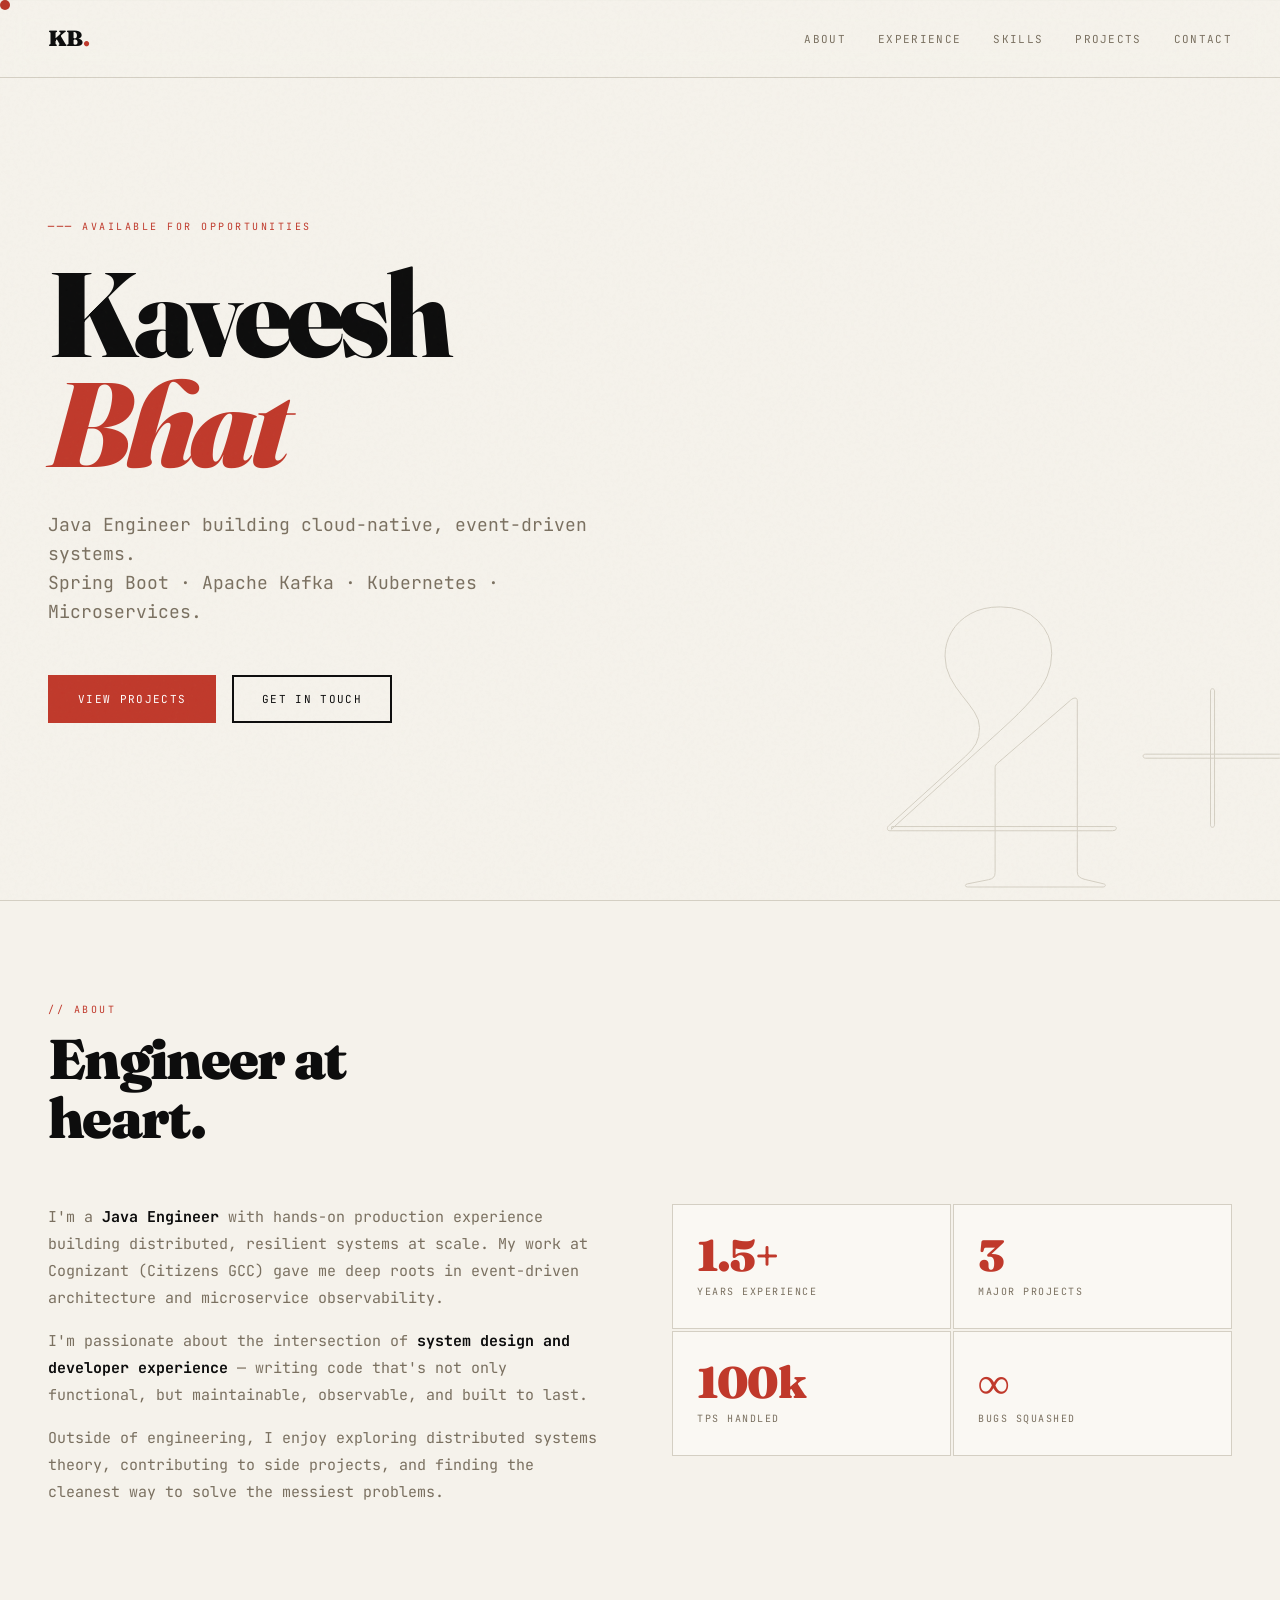
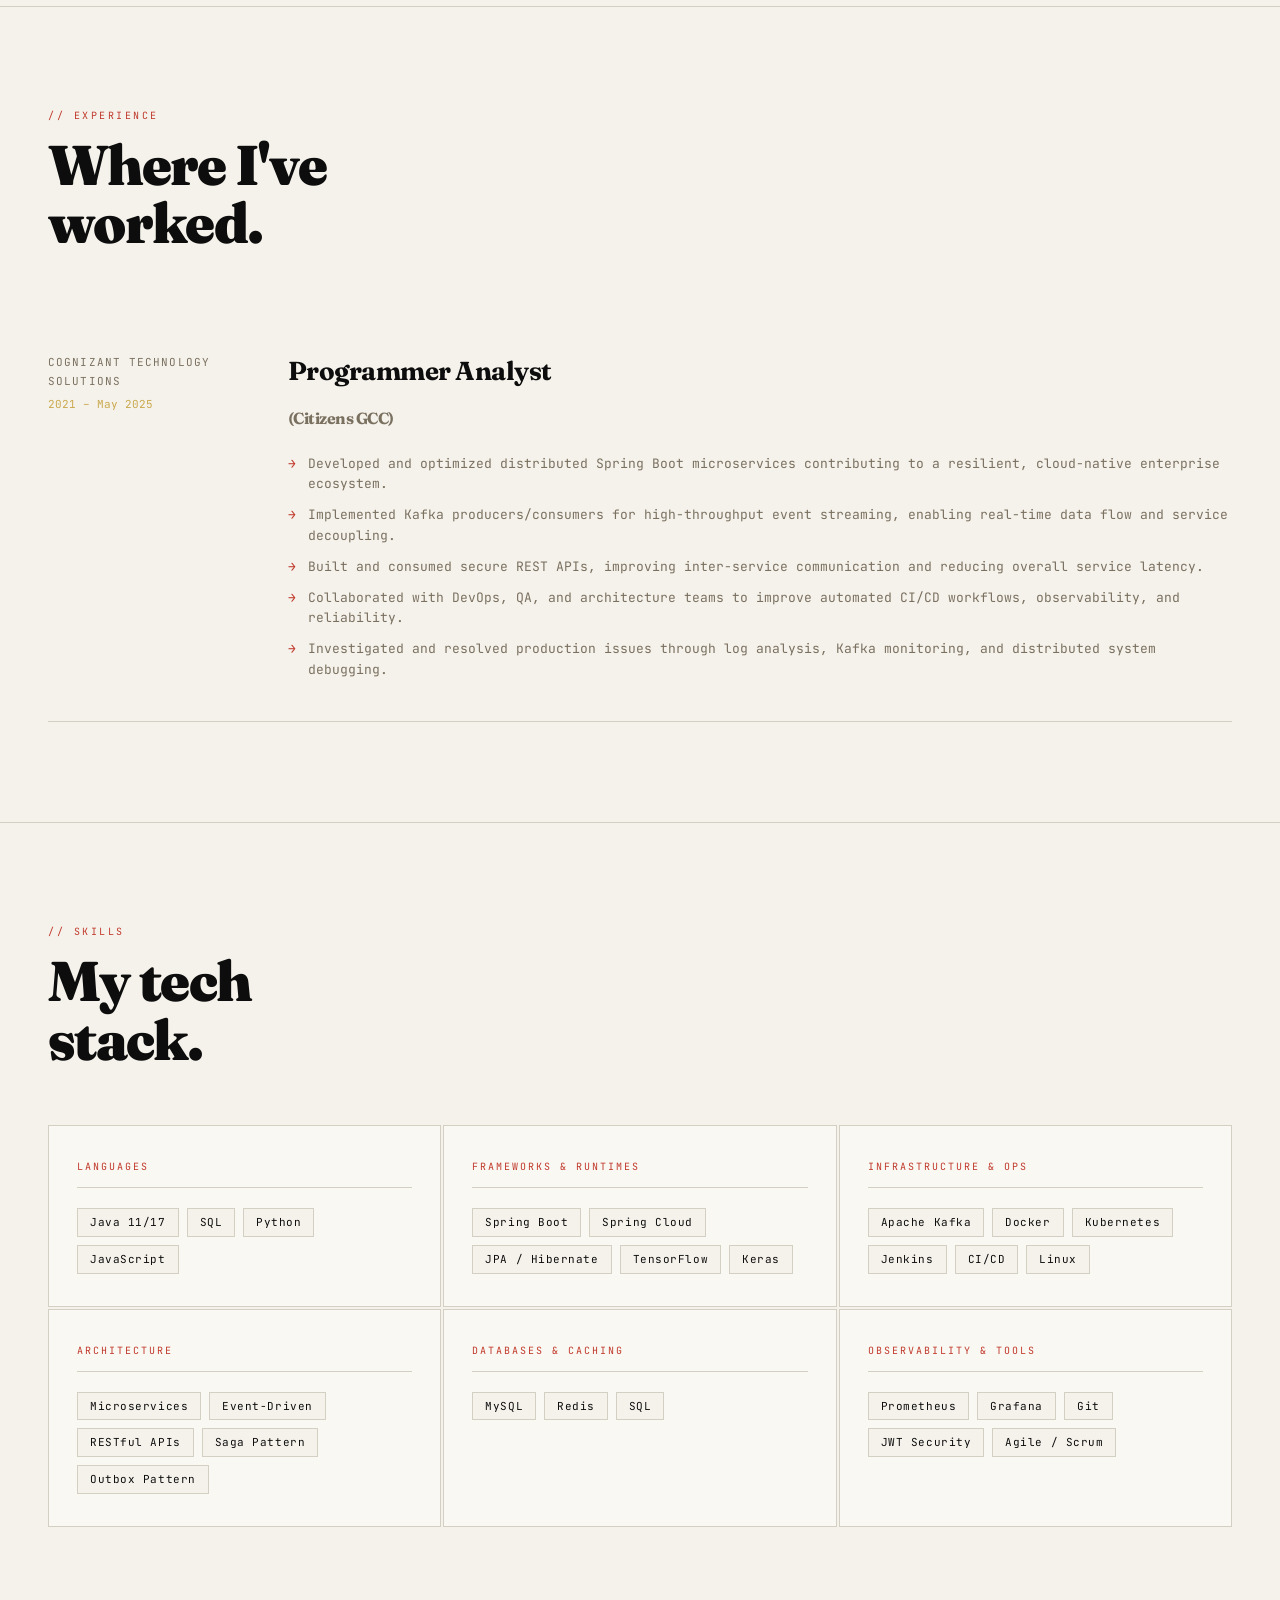
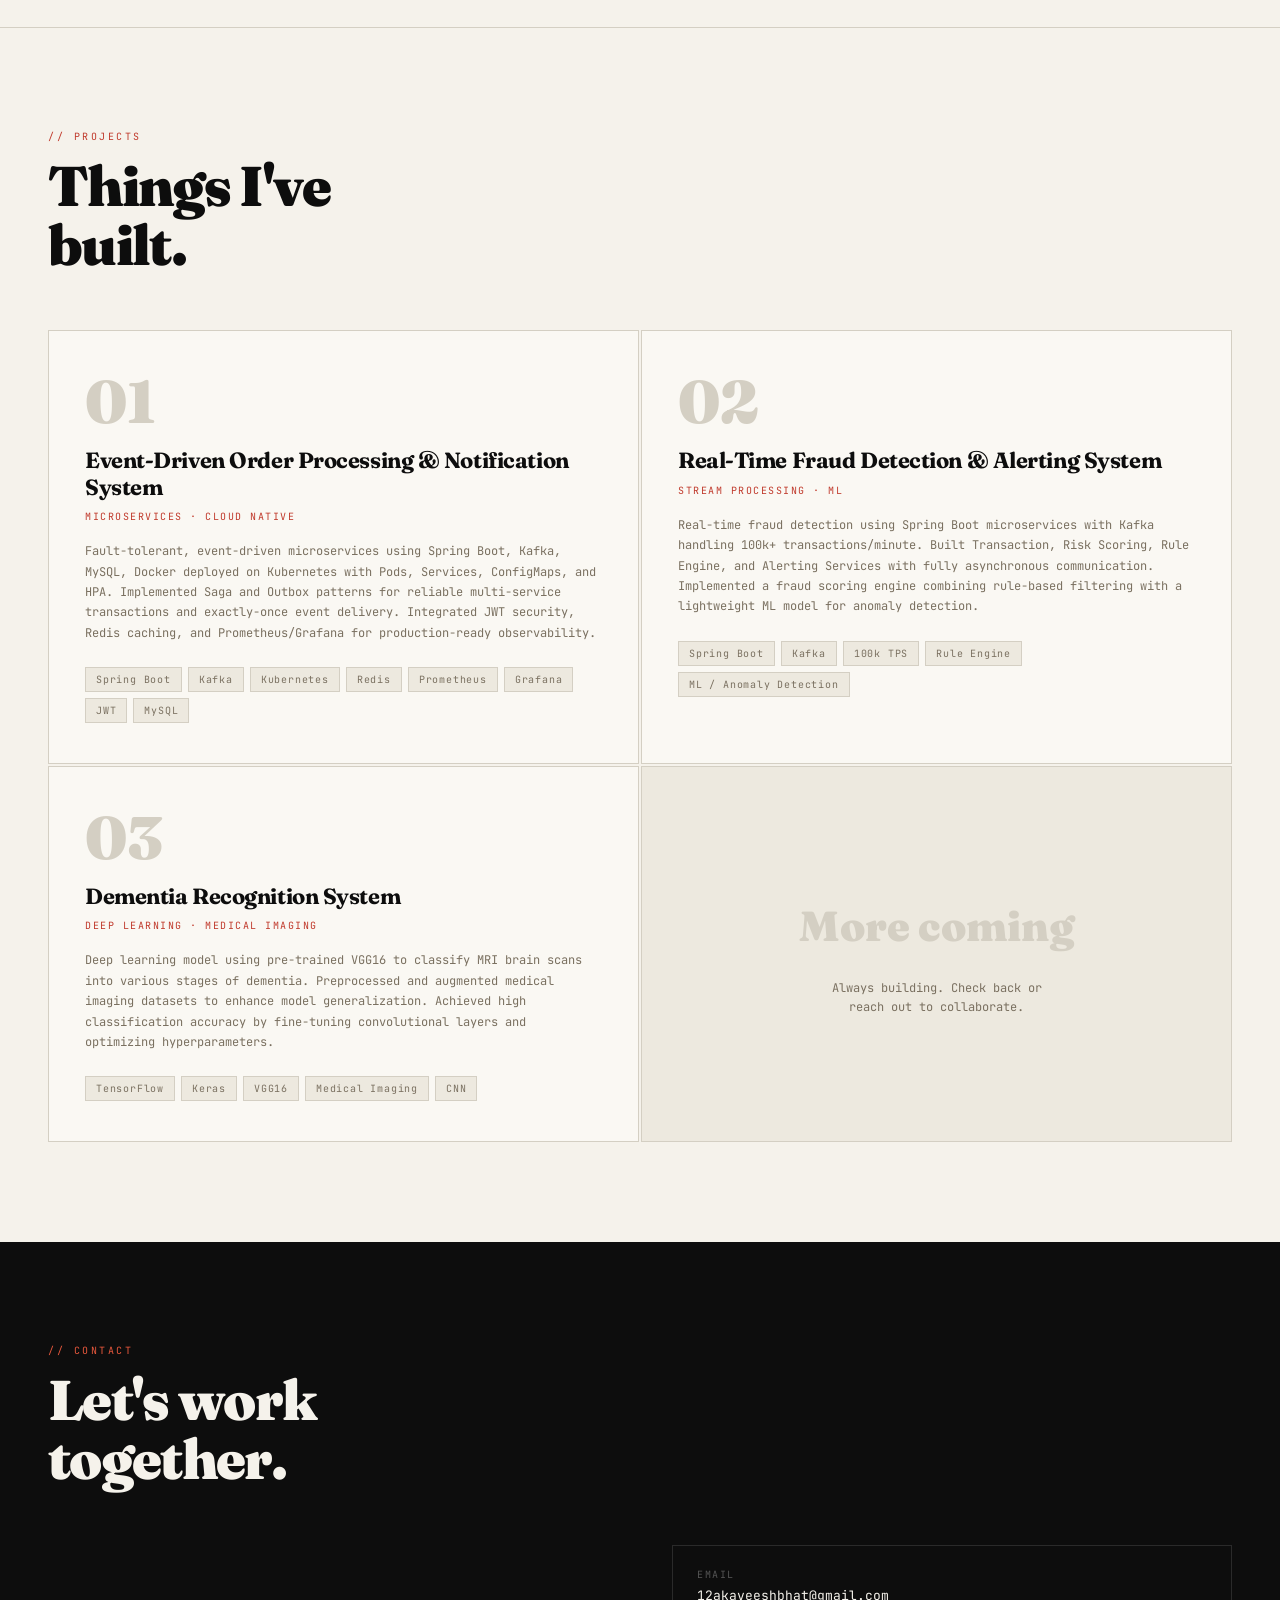
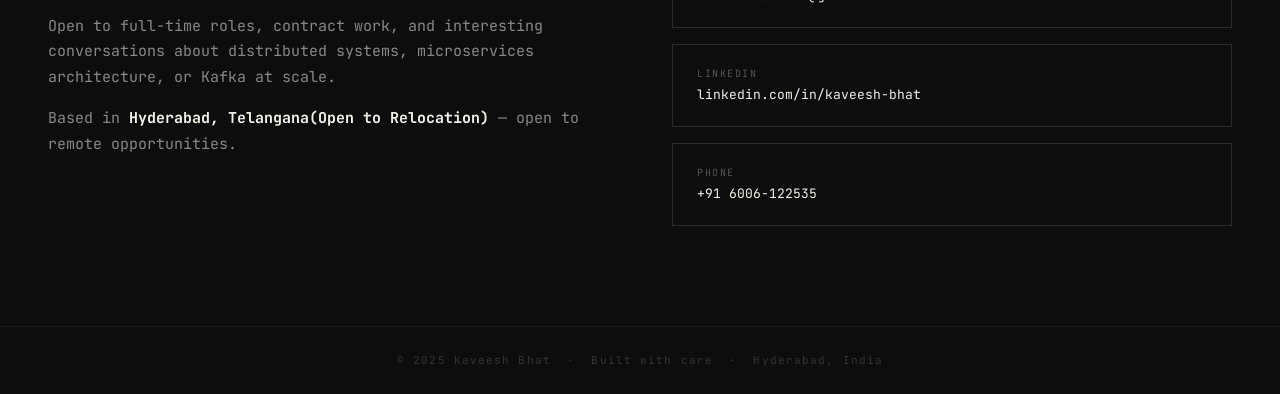
==== index.html @ 2182992e "Initial commit - Portfolio website" ====
<!DOCTYPE html>
<html lang="en">
<head>
<meta charset="UTF-8">
<meta name="viewport" content="width=device-width, initial-scale=1.0">
<title>Kaveesh Bhat — Java Engineer</title>
<meta name="description" content="Java Engineer specializing in cloud-native microservices, Apache Kafka, Spring Boot and Kubernetes.">
<link rel="preconnect" href="https://fonts.googleapis.com">
<link href="https://fonts.googleapis.com/css2?family=Fraunces:ital,opsz,wght@0,9..144,300;0,9..144,700;0,9..144,900;1,9..144,400&family=JetBrains+Mono:wght@300;400;500&display=swap" rel="stylesheet">
<style>
/* ── Reset & Base ─────────────────────────────── */
*, *::before, *::after { box-sizing: border-box; margin: 0; padding: 0; }
html { scroll-behavior: smooth; }

:root {
  --ink: #0d0d0d;
  --paper: #f5f2eb;
  --cream: #ede9df;
  --rust: #c0392b;
  --rust-light: #e8583d;
  --gold: #c9a84c;
  --muted: #7a7060;
  --border: #d4cfc3;
  --card: #faf8f3;
}

body {
  background: var(--paper);
  color: var(--ink);
  font-family: 'JetBrains Mono', monospace;
  font-size: 14px;
  line-height: 1.7;
  cursor: none;
  overflow-x: hidden;
}

/* ── Custom cursor ────────────────────────────── */
.cursor {
  position: fixed;
  width: 10px; height: 10px;
  background: var(--rust);
  border-radius: 50%;
  pointer-events: none;
  z-index: 9999;
  transition: transform 0.15s ease;
  mix-blend-mode: multiply;
}
.cursor.expand { transform: scale(5); opacity: 0.3; }

/* ── Noise overlay ────────────────────────────── */
body::after {
  content: '';
  position: fixed;
  inset: 0;
  background-image: url("data:image/svg+xml,%3Csvg viewBox='0 0 256 256' xmlns='http://www.w3.org/2000/svg'%3E%3Cfilter id='noise'%3E%3CfeTurbulence type='fractalNoise' baseFrequency='0.9' numOctaves='4' stitchTiles='stitch'/%3E%3C/filter%3E%3Crect width='100%25' height='100%25' filter='url(%23noise)' opacity='0.04'/%3E%3C/svg%3E");
  pointer-events: none;
  z-index: 1000;
  opacity: 0.5;
}

/* ── Nav ──────────────────────────────────────── */
nav {
  position: fixed;
  top: 0; left: 0; right: 0;
  z-index: 100;
  display: flex;
  justify-content: space-between;
  align-items: center;
  padding: 20px 48px;
  background: rgba(245,242,235,0.85);
  backdrop-filter: blur(12px);
  border-bottom: 1px solid var(--border);
}

.nav-logo {
  font-family: 'Fraunces', serif;
  font-size: 22px;
  font-weight: 900;
  color: var(--ink);
  text-decoration: none;
  letter-spacing: -0.03em;
}

.nav-logo span { color: var(--rust); }

.nav-links {
  display: flex;
  gap: 32px;
  list-style: none;
}

.nav-links a {
  font-size: 11px;
  letter-spacing: 0.12em;
  text-transform: uppercase;
  color: var(--muted);
  text-decoration: none;
  transition: color 0.2s;
}

.nav-links a:hover { color: var(--rust); }

/* ── Hero ─────────────────────────────────────── */
#hero {
  min-height: 100vh;
  display: flex;
  flex-direction: column;
  justify-content: center;
  padding: 120px 48px 80px;
  position: relative;
  overflow: hidden;
}

.hero-label {
  font-size: 10px;
  letter-spacing: 0.25em;
  text-transform: uppercase;
  color: var(--rust);
  margin-bottom: 24px;
  opacity: 0;
  animation: rise 0.8s 0.2s forwards;
}

.hero-label::before {
  content: '─── ';
}

h1.hero-name {
  font-family: 'Fraunces', serif;
  font-size: clamp(52px, 10vw, 120px);
  font-weight: 900;
  line-height: 0.92;
  letter-spacing: -0.04em;
  opacity: 0;
  animation: rise 0.8s 0.35s forwards;
}

h1.hero-name em {
  font-style: italic;
  color: var(--rust);
}

.hero-role {
  margin-top: 32px;
  font-size: clamp(14px, 2vw, 18px);
  color: var(--muted);
  max-width: 560px;
  opacity: 0;
  animation: rise 0.8s 0.5s forwards;
  line-height: 1.6;
}

.hero-ctas {
  margin-top: 48px;
  display: flex;
  gap: 16px;
  flex-wrap: wrap;
  opacity: 0;
  animation: rise 0.8s 0.65s forwards;
}

.btn {
  display: inline-block;
  padding: 13px 28px;
  font-family: 'JetBrains Mono', monospace;
  font-size: 11px;
  letter-spacing: 0.12em;
  text-transform: uppercase;
  text-decoration: none;
  transition: all 0.2s;
  cursor: none;
}

.btn-primary {
  background: var(--rust);
  color: white;
  border: 2px solid var(--rust);
}

.btn-primary:hover {
  background: transparent;
  color: var(--rust);
}

.btn-ghost {
  background: transparent;
  color: var(--ink);
  border: 2px solid var(--ink);
}

.btn-ghost:hover {
  background: var(--ink);
  color: var(--paper);
}

/* hero big number */
.hero-bg-number {
  position: absolute;
  right: -20px;
  bottom: -40px;
  font-family: 'Fraunces', serif;
  font-size: clamp(200px, 30vw, 420px);
  font-weight: 900;
  color: transparent;
  -webkit-text-stroke: 1px var(--border);
  line-height: 1;
  pointer-events: none;
  user-select: none;
  opacity: 0;
  animation: rise 1s 0.8s forwards;
}

/* ── Section basics ───────────────────────────── */
section {
  padding: 100px 48px;
  border-top: 1px solid var(--border);
}

.section-label {
  font-size: 10px;
  letter-spacing: 0.25em;
  text-transform: uppercase;
  color: var(--rust);
  margin-bottom: 12px;
}

.section-label::before { content: '// '; }

h2.section-title {
  font-family: 'Fraunces', serif;
  font-size: clamp(32px, 5vw, 56px);
  font-weight: 900;
  letter-spacing: -0.03em;
  line-height: 1.05;
  margin-bottom: 56px;
}

/* ── About ────────────────────────────────────── */
#about .about-grid {
  display: grid;
  grid-template-columns: 1fr 1fr;
  gap: 64px;
  align-items: start;
}

.about-text {
  font-size: 15px;
  line-height: 1.8;
  color: var(--muted);
}

.about-text p + p { margin-top: 16px; }

.about-text strong { color: var(--ink); }

.about-stats {
  display: grid;
  grid-template-columns: 1fr 1fr;
  gap: 2px;
}

.stat-box {
  background: var(--card);
  border: 1px solid var(--border);
  padding: 28px 24px;
}

.stat-num {
  font-family: 'Fraunces', serif;
  font-size: 44px;
  font-weight: 900;
  letter-spacing: -0.04em;
  color: var(--rust);
  line-height: 1;
}

.stat-label {
  font-size: 10px;
  letter-spacing: 0.15em;
  text-transform: uppercase;
  color: var(--muted);
  margin-top: 6px;
}

/* ── Experience ───────────────────────────────── */
.exp-item {
  display: grid;
  grid-template-columns: 200px 1fr;
  gap: 40px;
  padding: 40px 0;
  border-bottom: 1px solid var(--border);
}

.exp-meta {
  padding-top: 4px;
}

.exp-company {
  font-size: 11px;
  letter-spacing: 0.1em;
  text-transform: uppercase;
  color: var(--muted);
}

.exp-period {
  font-size: 11px;
  color: var(--gold);
  margin-top: 4px;
}

.exp-role {
  font-family: 'Fraunces', serif;
  font-size: 26px;
  font-weight: 700;
  letter-spacing: -0.02em;
  margin-bottom: 16px;
}

.exp-bullets {
  list-style: none;
  display: flex;
  flex-direction: column;
  gap: 10px;
}

.exp-bullets li {
  font-size: 13px;
  color: var(--muted);
  padding-left: 20px;
  position: relative;
  line-height: 1.6;
}

.exp-bullets li::before {
  content: '→';
  position: absolute;
  left: 0;
  color: var(--rust);
}

/* ── Skills ───────────────────────────────────── */
#skills .skills-container {
  display: grid;
  grid-template-columns: repeat(3, 1fr);
  gap: 2px;
}

.skill-group {
  background: var(--card);
  border: 1px solid var(--border);
  padding: 32px 28px;
}

.skill-group-title {
  font-size: 10px;
  letter-spacing: 0.2em;
  text-transform: uppercase;
  color: var(--rust);
  margin-bottom: 20px;
  padding-bottom: 12px;
  border-bottom: 1px solid var(--border);
}

.skill-list {
  list-style: none;
  display: flex;
  flex-wrap: wrap;
  gap: 8px;
}

.skill-tag {
  font-size: 11px;
  padding: 4px 12px;
  border: 1px solid var(--border);
  background: var(--paper);
  color: var(--ink);
  letter-spacing: 0.05em;
  transition: all 0.2s;
}

.skill-tag:hover {
  background: var(--rust);
  color: white;
  border-color: var(--rust);
}

/* ── Projects ─────────────────────────────────── */
.projects-grid {
  display: grid;
  grid-template-columns: 1fr 1fr;
  gap: 2px;
}

.project-card {
  background: var(--card);
  border: 1px solid var(--border);
  padding: 40px 36px;
  position: relative;
  overflow: hidden;
  transition: transform 0.2s;
}

.project-card::before {
  content: '';
  position: absolute;
  top: 0; left: 0; right: 0;
  height: 3px;
  background: var(--rust);
  transform: scaleX(0);
  transform-origin: left;
  transition: transform 0.3s ease;
}

.project-card:hover::before { transform: scaleX(1); }
.project-card:hover { transform: translateY(-3px); }

.project-num {
  font-family: 'Fraunces', serif;
  font-size: 60px;
  font-weight: 900;
  color: var(--border);
  line-height: 1;
  margin-bottom: 16px;
}

.project-title {
  font-family: 'Fraunces', serif;
  font-size: 22px;
  font-weight: 700;
  letter-spacing: -0.02em;
  margin-bottom: 8px;
  line-height: 1.2;
}

.project-type {
  font-size: 10px;
  letter-spacing: 0.15em;
  text-transform: uppercase;
  color: var(--rust);
  margin-bottom: 16px;
}

.project-desc {
  font-size: 12px;
  color: var(--muted);
  line-height: 1.7;
  margin-bottom: 24px;
}

.project-tags {
  display: flex;
  flex-wrap: wrap;
  gap: 6px;
}

.project-tag {
  font-size: 10px;
  letter-spacing: 0.08em;
  padding: 3px 10px;
  background: var(--cream);
  border: 1px solid var(--border);
  color: var(--muted);
}

/* ── Contact ──────────────────────────────────── */
#contact {
  background: var(--ink);
  color: var(--paper);
  border-top: none;
}

#contact .section-label { color: var(--rust-light); }
#contact h2.section-title { color: var(--paper); }

.contact-grid {
  display: grid;
  grid-template-columns: 1fr 1fr;
  gap: 64px;
  align-items: center;
}

.contact-text {
  font-size: 15px;
  color: #888;
  line-height: 1.7;
}

.contact-links {
  display: flex;
  flex-direction: column;
  gap: 16px;
}

.contact-link {
  display: flex;
  align-items: center;
  gap: 16px;
  text-decoration: none;
  padding: 20px 24px;
  border: 1px solid #2a2a2a;
  color: var(--paper);
  transition: all 0.2s;
  font-size: 13px;
}

.contact-link:hover {
  border-color: var(--rust);
  background: rgba(192,57,43,0.08);
  padding-left: 32px;
}

.contact-link-label {
  font-size: 10px;
  letter-spacing: 0.15em;
  text-transform: uppercase;
  color: #555;
  display: block;
  margin-bottom: 2px;
}

.contact-link-val { font-size: 13px; }

/* ── Footer ───────────────────────────────────── */
footer {
  background: var(--ink);
  color: #333;
  text-align: center;
  padding: 24px;
  font-size: 11px;
  letter-spacing: 0.1em;
  border-top: 1px solid #1a1a1a;
}

/* ── Scroll reveal ────────────────────────────── */
.reveal {
  opacity: 0;
  transform: translateY(30px);
  transition: opacity 0.7s ease, transform 0.7s ease;
}

.reveal.visible {
  opacity: 1;
  transform: none;
}

/* ── Animations ───────────────────────────────── */
@keyframes rise {
  to { opacity: 1; transform: translateY(0); }
  from { opacity: 0; transform: translateY(24px); }
}

/* ── Responsive ───────────────────────────────── */
@media (max-width: 768px) {
  nav { padding: 16px 24px; }
  .nav-links { display: none; }
  section, #hero { padding: 80px 24px; }
  #about .about-grid,
  .exp-item,
  .contact-grid { grid-template-columns: 1fr; gap: 32px; }
  #skills .skills-container,
  .projects-grid { grid-template-columns: 1fr; }
  .exp-item { grid-template-columns: 1fr; }
  .hero-bg-number { display: none; }
}
</style>
</head>
<body>

<div class="cursor" id="cursor"></div>

<!-- NAV -->
<nav>
  <a href="#hero" class="nav-logo">KB<span>.</span></a>
  <ul class="nav-links">
    <li><a href="#about">About</a></li>
    <li><a href="#experience">Experience</a></li>
    <li><a href="#skills">Skills</a></li>
    <li><a href="#projects">Projects</a></li>
    <li><a href="#contact">Contact</a></li>
  </ul>
</nav>

<!-- HERO -->
<section id="hero">
  <p class="hero-label">Available for opportunities</p>
  <h1 class="hero-name">Kaveesh<br><em>Bhat</em></h1>
  <p class="hero-role">
    Java Engineer building cloud-native, event-driven systems.<br>
    Spring Boot · Apache Kafka · Kubernetes · Microservices.
  </p>
  <div class="hero-ctas">
    <a href="#projects" class="btn btn-primary">View Projects</a>
    <a href="mailto:12akaveeshbhat@gmail.com" class="btn btn-ghost">Get in Touch</a>
  </div>
  <div class="hero-bg-number">4+</div>
</section>

<!-- ABOUT -->
<section id="about">
  <p class="section-label reveal">About</p>
  <h2 class="section-title reveal">Engineer at<br>heart.</h2>
  <div class="about-grid reveal">
    <div class="about-text">
      <p>I'm a <strong>Java Engineer</strong> with hands-on production experience building distributed, resilient systems at scale. My work at Cognizant (Citizens GCC) gave me deep roots in event-driven architecture and microservice observability.</p>
      <p>I'm passionate about the intersection of <strong>system design and developer experience</strong> — writing code that's not only functional, but maintainable, observable, and built to last.</p>
      <p>Outside of engineering, I enjoy exploring distributed systems theory, contributing to side projects, and finding the cleanest way to solve the messiest problems.</p>
    </div>
    <div class="about-stats">
      <div class="stat-box">
        <div class="stat-num">1.5+</div>
        <div class="stat-label">Years Experience</div>
      </div>
      <div class="stat-box">
        <div class="stat-num">3</div>
        <div class="stat-label">Major Projects</div>
      </div>
      <div class="stat-box">
        <div class="stat-num">100k</div>
        <div class="stat-label">TPS Handled</div>
      </div>
      <div class="stat-box">
        <div class="stat-num">∞</div>
        <div class="stat-label">Bugs Squashed</div>
      </div>
    </div>
  </div>
</section>

<!-- EXPERIENCE -->
<section id="experience">
  <p class="section-label reveal">Experience</p>
  <h2 class="section-title reveal">Where I've<br>worked.</h2>

  <div class="exp-item reveal">
    <div class="exp-meta">
      <div class="exp-company">Cognizant Technology Solutions</div>
      <div class="exp-period">2021 – May 2025</div>
    </div>
    <div class="exp-body">
      <div class="exp-role">Programmer Analyst<br><span style="font-size:16px;color:var(--muted)">(Citizens GCC)</span></div>
      <ul class="exp-bullets">
        <li>Developed and optimized distributed Spring Boot microservices contributing to a resilient, cloud-native enterprise ecosystem.</li>
        <li>Implemented Kafka producers/consumers for high-throughput event streaming, enabling real-time data flow and service decoupling.</li>
        <li>Built and consumed secure REST APIs, improving inter-service communication and reducing overall service latency.</li>
        <li>Collaborated with DevOps, QA, and architecture teams to improve automated CI/CD workflows, observability, and reliability.</li>
        <li>Investigated and resolved production issues through log analysis, Kafka monitoring, and distributed system debugging.</li>
      </ul>
    </div>
  </div>
</section>

<!-- SKILLS -->
<section id="skills">
  <p class="section-label reveal">Skills</p>
  <h2 class="section-title reveal">My tech<br>stack.</h2>
  <div class="skills-container reveal">
    <div class="skill-group">
      <div class="skill-group-title">Languages</div>
      <ul class="skill-list">
        <li class="skill-tag">Java 11/17</li>
        <li class="skill-tag">SQL</li>
        <li class="skill-tag">Python</li>
        <li class="skill-tag">JavaScript</li>
      </ul>
    </div>
    <div class="skill-group">
      <div class="skill-group-title">Frameworks & Runtimes</div>
      <ul class="skill-list">
        <li class="skill-tag">Spring Boot</li>
        <li class="skill-tag">Spring Cloud</li>
        <li class="skill-tag">JPA / Hibernate</li>
        <li class="skill-tag">TensorFlow</li>
        <li class="skill-tag">Keras</li>
      </ul>
    </div>
    <div class="skill-group">
      <div class="skill-group-title">Infrastructure & Ops</div>
      <ul class="skill-list">
        <li class="skill-tag">Apache Kafka</li>
        <li class="skill-tag">Docker</li>
        <li class="skill-tag">Kubernetes</li>
        <li class="skill-tag">Jenkins</li>
        <li class="skill-tag">CI/CD</li>
        <li class="skill-tag">Linux</li>
      </ul>
    </div>
    <div class="skill-group">
      <div class="skill-group-title">Architecture</div>
      <ul class="skill-list">
        <li class="skill-tag">Microservices</li>
        <li class="skill-tag">Event-Driven</li>
        <li class="skill-tag">RESTful APIs</li>
        <li class="skill-tag">Saga Pattern</li>
        <li class="skill-tag">Outbox Pattern</li>
      </ul>
    </div>
    <div class="skill-group">
      <div class="skill-group-title">Databases & Caching</div>
      <ul class="skill-list">
        <li class="skill-tag">MySQL</li>
        <li class="skill-tag">Redis</li>
        <li class="skill-tag">SQL</li>
      </ul>
    </div>
    <div class="skill-group">
      <div class="skill-group-title">Observability & Tools</div>
      <ul class="skill-list">
        <li class="skill-tag">Prometheus</li>
        <li class="skill-tag">Grafana</li>
        <li class="skill-tag">Git</li>
        <li class="skill-tag">JWT Security</li>
        <li class="skill-tag">Agile / Scrum</li>
      </ul>
    </div>
  </div>
</section>

<!-- PROJECTS -->
<section id="projects">
  <p class="section-label reveal">Projects</p>
  <h2 class="section-title reveal">Things I've<br>built.</h2>
  <div class="projects-grid">

    <div class="project-card reveal">
      <div class="project-num">01</div>
      <div class="project-title">Event-Driven Order Processing & Notification System</div>
      <div class="project-type">Microservices · Cloud Native</div>
      <p class="project-desc">
        Fault-tolerant, event-driven microservices using Spring Boot, Kafka, MySQL, Docker deployed on Kubernetes with Pods, Services, ConfigMaps, and HPA. Implemented Saga and Outbox patterns for reliable multi-service transactions and exactly-once event delivery. Integrated JWT security, Redis caching, and Prometheus/Grafana for production-ready observability.
      </p>
      <div class="project-tags">
        <span class="project-tag">Spring Boot</span>
        <span class="project-tag">Kafka</span>
        <span class="project-tag">Kubernetes</span>
        <span class="project-tag">Redis</span>
        <span class="project-tag">Prometheus</span>
        <span class="project-tag">Grafana</span>
        <span class="project-tag">JWT</span>
        <span class="project-tag">MySQL</span>
      </div>
    </div>

    <div class="project-card reveal">
      <div class="project-num">02</div>
      <div class="project-title">Real-Time Fraud Detection & Alerting System</div>
      <div class="project-type">Stream Processing · ML</div>
      <p class="project-desc">
        Real-time fraud detection using Spring Boot microservices with Kafka handling 100k+ transactions/minute. Built Transaction, Risk Scoring, Rule Engine, and Alerting Services with fully asynchronous communication. Implemented a fraud scoring engine combining rule-based filtering with a lightweight ML model for anomaly detection.
      </p>
      <div class="project-tags">
        <span class="project-tag">Spring Boot</span>
        <span class="project-tag">Kafka</span>
        <span class="project-tag">100k TPS</span>
        <span class="project-tag">Rule Engine</span>
        <span class="project-tag">ML / Anomaly Detection</span>
      </div>
    </div>

    <div class="project-card reveal">
      <div class="project-num">03</div>
      <div class="project-title">Dementia Recognition System</div>
      <div class="project-type">Deep Learning · Medical Imaging</div>
      <p class="project-desc">
        Deep learning model using pre-trained VGG16 to classify MRI brain scans into various stages of dementia. Preprocessed and augmented medical imaging datasets to enhance model generalization. Achieved high classification accuracy by fine-tuning convolutional layers and optimizing hyperparameters.
      </p>
      <div class="project-tags">
        <span class="project-tag">TensorFlow</span>
        <span class="project-tag">Keras</span>
        <span class="project-tag">VGG16</span>
        <span class="project-tag">Medical Imaging</span>
        <span class="project-tag">CNN</span>
      </div>
    </div>

    <div class="project-card reveal" style="background: var(--cream); display:flex; flex-direction:column; justify-content:center; align-items:center; text-align:center; min-height:300px;">
      <div style="font-family:'Fraunces',serif;font-size:42px;font-weight:900;color:var(--border);margin-bottom:16px;">More coming</div>
      <p style="font-size:12px;color:var(--muted);max-width:220px;line-height:1.6;">Always building. Check back or reach out to collaborate.</p>
    </div>

  </div>
</section>

<!-- CONTACT -->
<section id="contact">
  <p class="section-label reveal">Contact</p>
  <h2 class="section-title reveal">Let's work<br>together.</h2>
  <div class="contact-grid reveal">
    <div class="contact-text">
      <p>Open to full-time roles, contract work, and interesting conversations about distributed systems, microservices architecture, or Kafka at scale.</p>
      <p style="margin-top:16px;">Based in <strong style="color:var(--paper)">Hyderabad, Telangana(Open to Relocation)</strong> — open to remote opportunities.</p>
    </div>
    <div class="contact-links">
      <a href="mailto:12akaveeshbhat@gmail.com" class="contact-link">
        <div>
          <span class="contact-link-label">Email</span>
          <span class="contact-link-val">12akaveeshbhat@gmail.com</span>
        </div>
      </a>
      <a href="https://linkedin.com/in/kaveesh-bhat/" target="_blank" class="contact-link">
        <div>
          <span class="contact-link-label">LinkedIn</span>
          <span class="contact-link-val">linkedin.com/in/kaveesh-bhat</span>
        </div>
      </a>
      <a href="tel:+916006122535" class="contact-link">
        <div>
          <span class="contact-link-label">Phone</span>
          <span class="contact-link-val">+91 6006-122535</span>
        </div>
      </a>
    </div>
  </div>
</section>

<!-- FOOTER -->
<footer>
  © 2025 Kaveesh Bhat &nbsp;·&nbsp; Built with care &nbsp;·&nbsp; Hyderabad, India
</footer>

<script>
// Custom cursor
const cursor = document.getElementById('cursor');
document.addEventListener('mousemove', e => {
  cursor.style.left = e.clientX - 5 + 'px';
  cursor.style.top = e.clientY - 5 + 'px';
});
document.querySelectorAll('a, button, .skill-tag, .project-card').forEach(el => {
  el.addEventListener('mouseenter', () => cursor.classList.add('expand'));
  el.addEventListener('mouseleave', () => cursor.classList.remove('expand'));
});

// Scroll reveal
const revealEls = document.querySelectorAll('.reveal');
const observer = new IntersectionObserver((entries) => {
  entries.forEach((entry, i) => {
    if (entry.isIntersecting) {
      entry.target.style.transitionDelay = (i % 4) * 0.08 + 's';
      entry.target.classList.add('visible');
      observer.unobserve(entry.target);
    }
  });
}, { threshold: 0.12 });

revealEls.forEach(el => observer.observe(el));

// Smooth nav active state
const sections = document.querySelectorAll('section[id]');
const navLinks = document.querySelectorAll('.nav-links a');
window.addEventListener('scroll', () => {
  let current = '';
  sections.forEach(s => {
    if (window.scrollY >= s.offsetTop - 120) current = s.id;
  });
  navLinks.forEach(a => {
    a.style.color = a.getAttribute('href') === '#' + current ? 'var(--rust)' : '';
  });
});
</script>
</body>
</html>
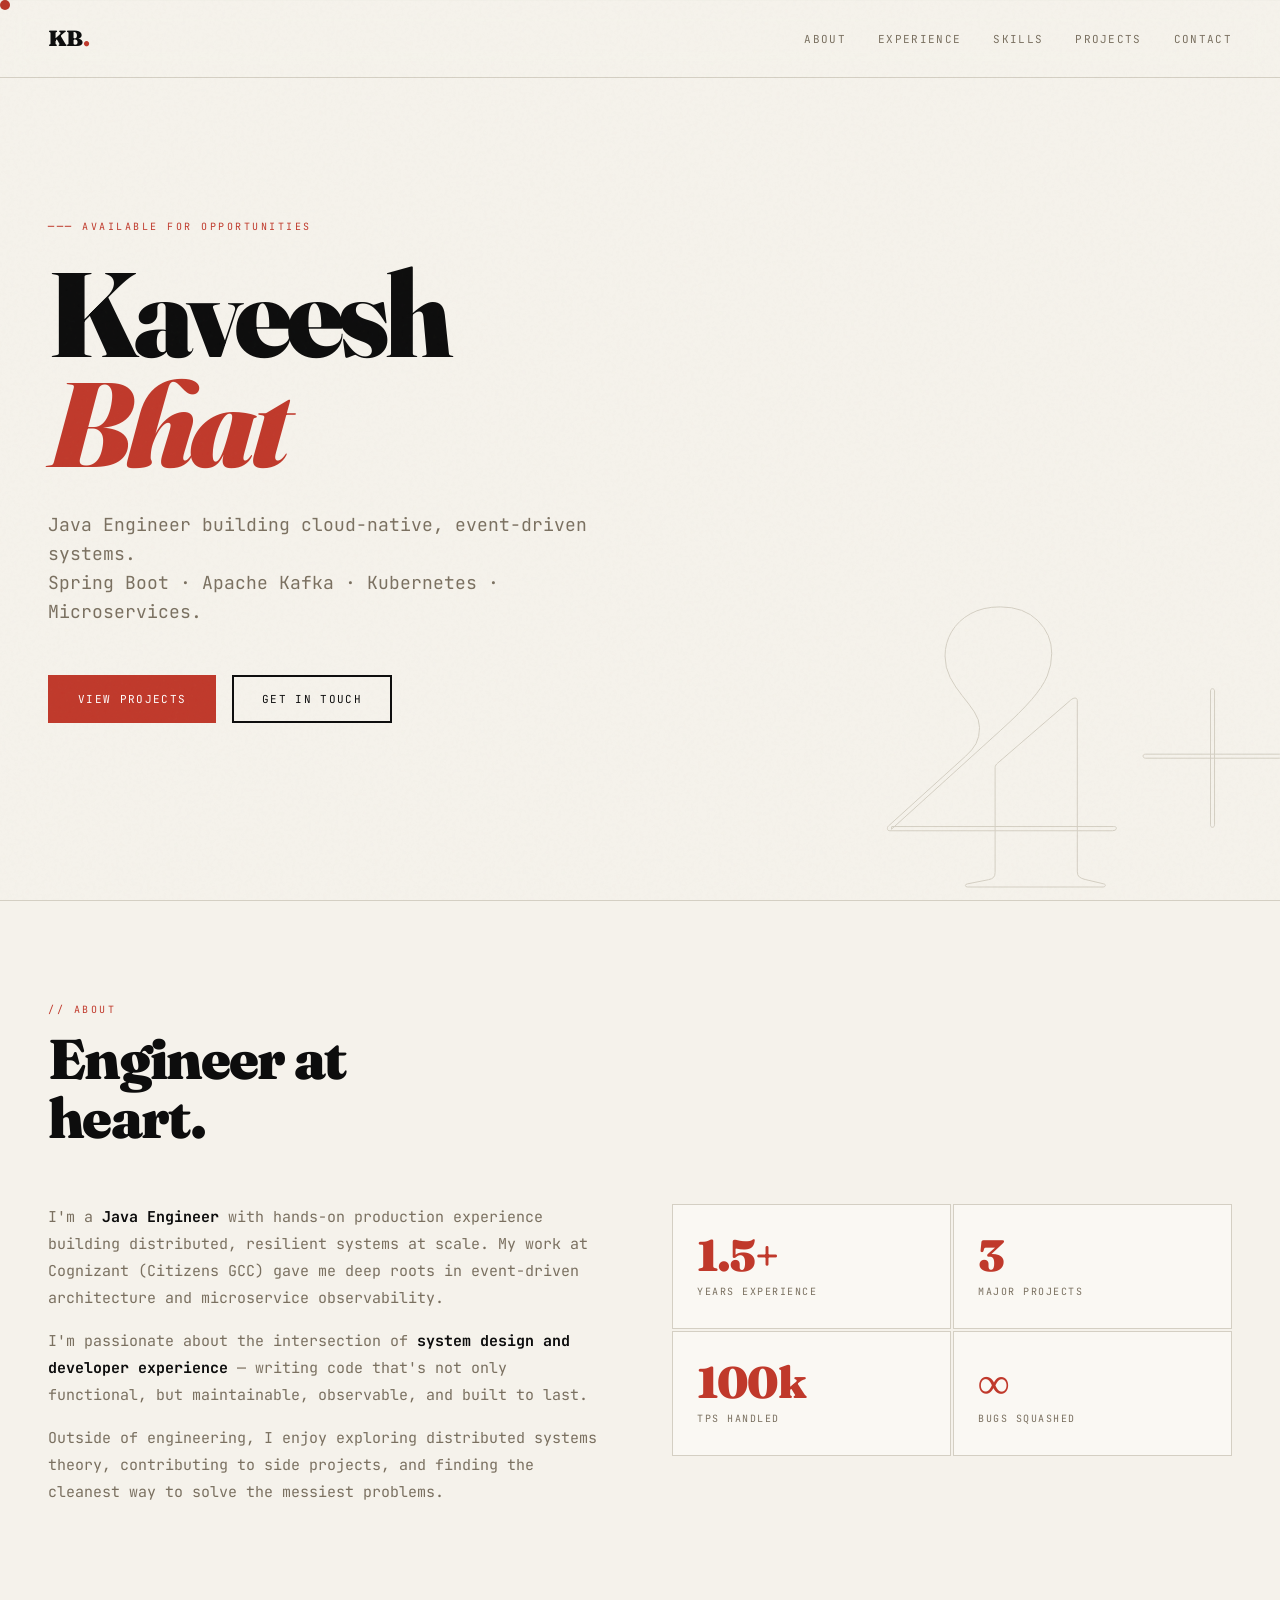
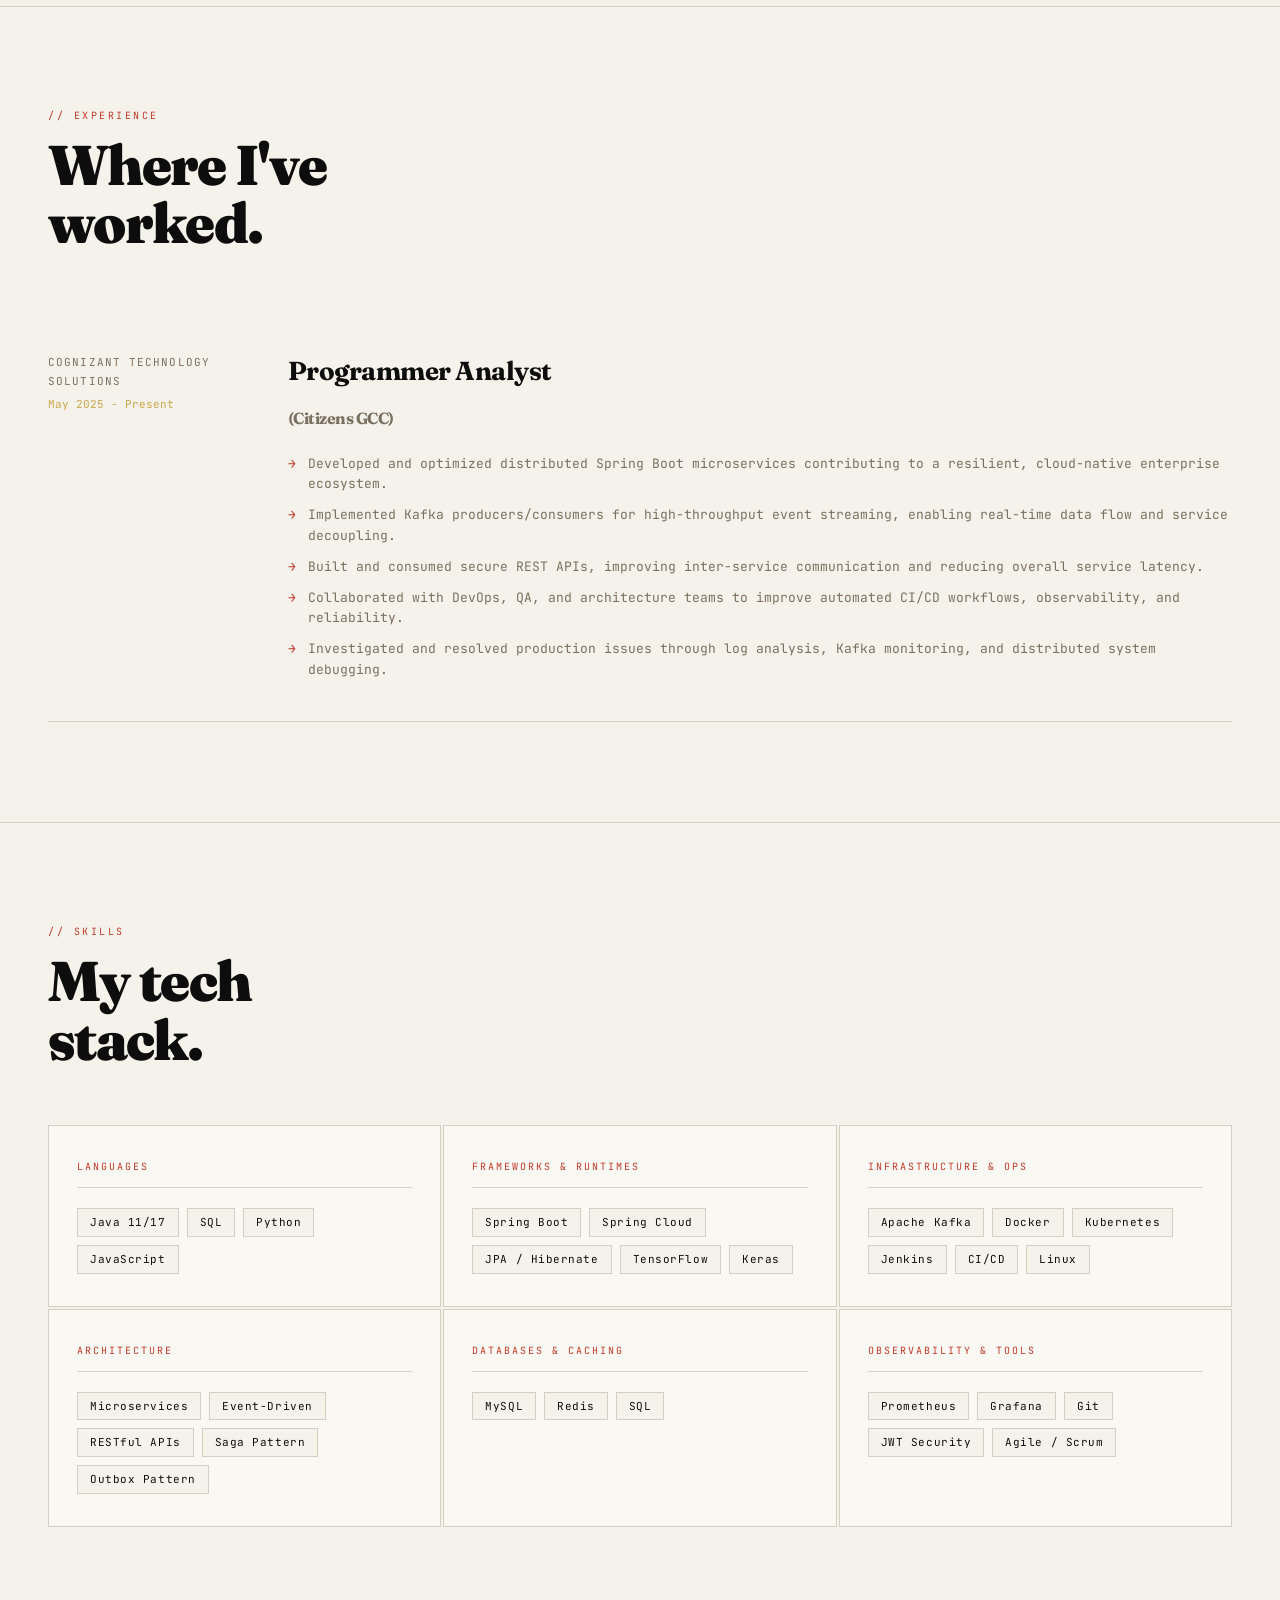
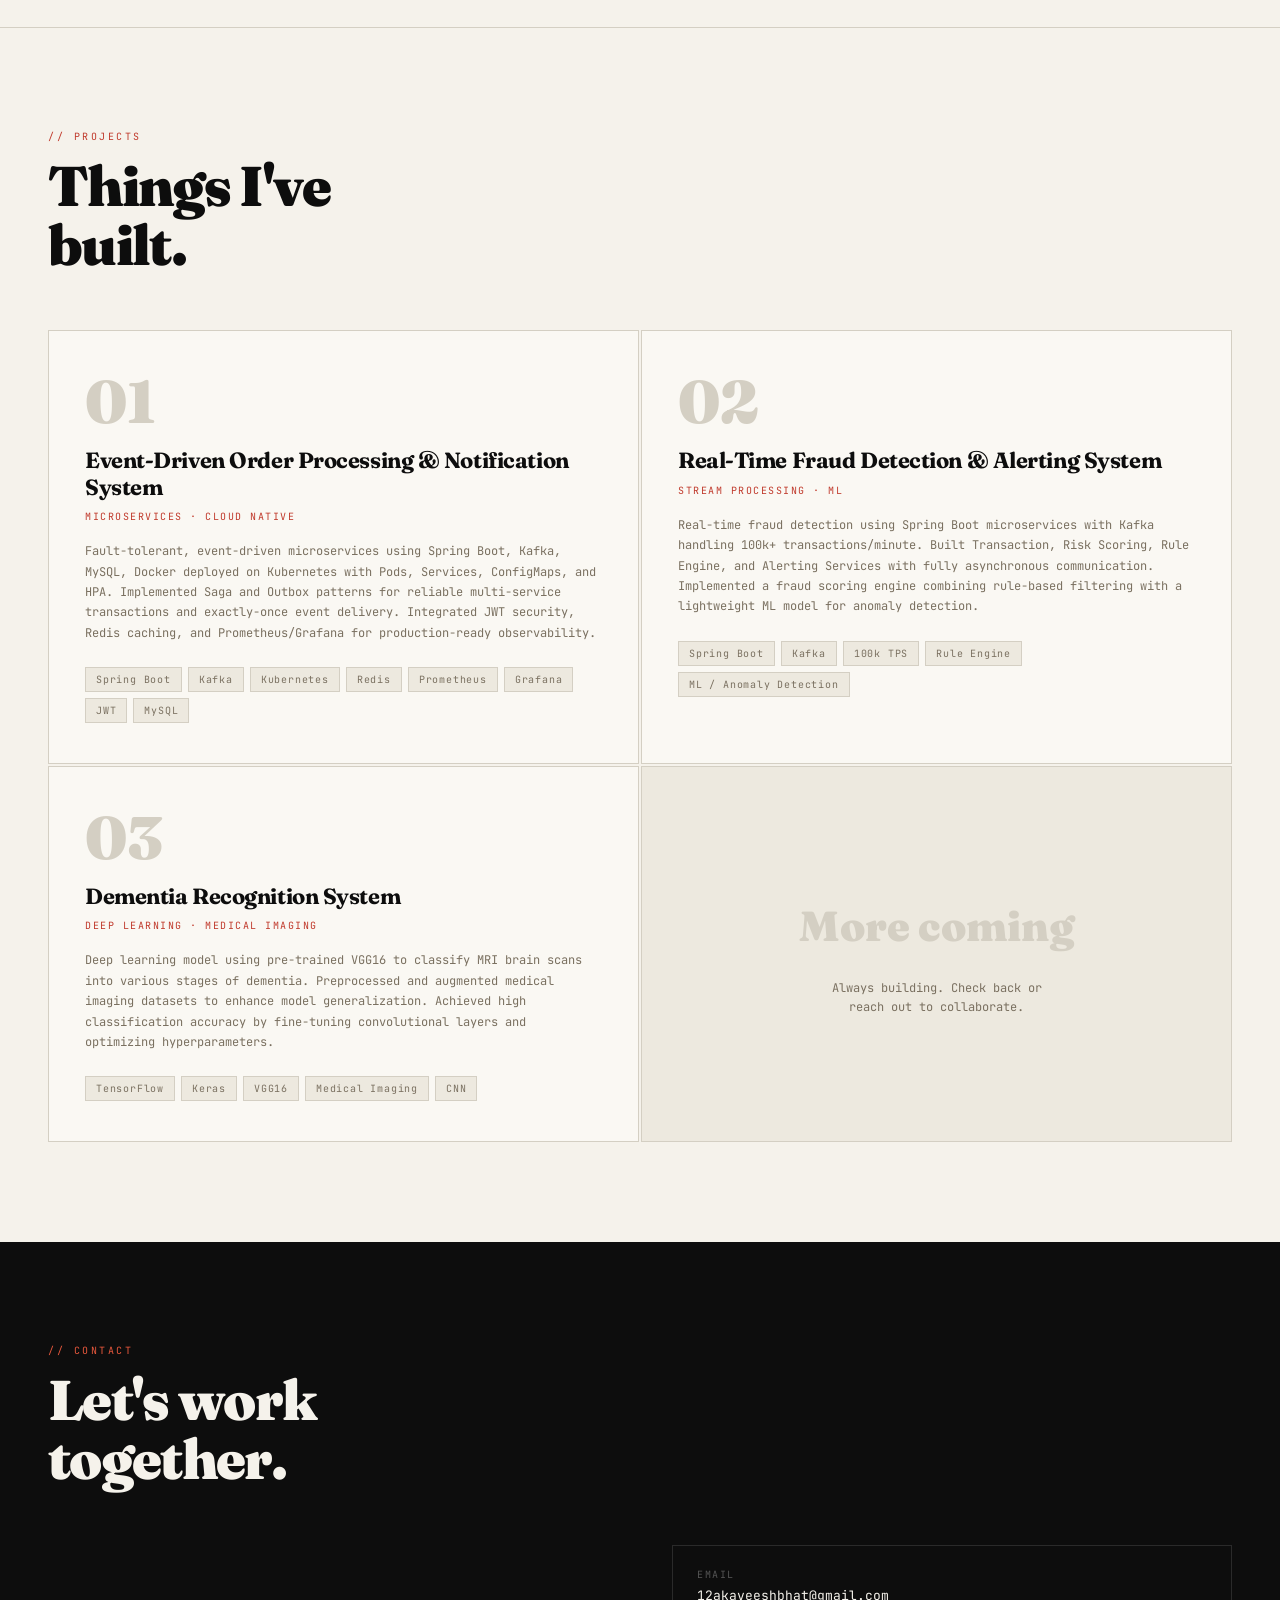
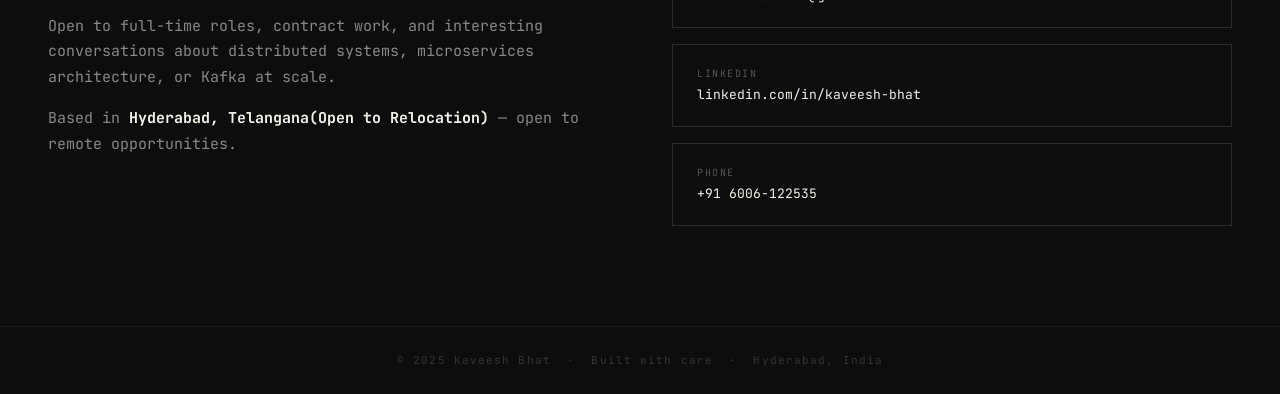
==== commit 80211ab6: "Updated Yoe" ====
--- a/index.html
+++ b/index.html
@@ -634,7 +634,7 @@
   <div class="exp-item reveal">
     <div class="exp-meta">
       <div class="exp-company">Cognizant Technology Solutions</div>
-      <div class="exp-period">2021 – May 2025</div>
+      <div class="exp-period">May 2025 - Present</div>
     </div>
     <div class="exp-body">
       <div class="exp-role">Programmer Analyst<br><span style="font-size:16px;color:var(--muted)">(Citizens GCC)</span></div>
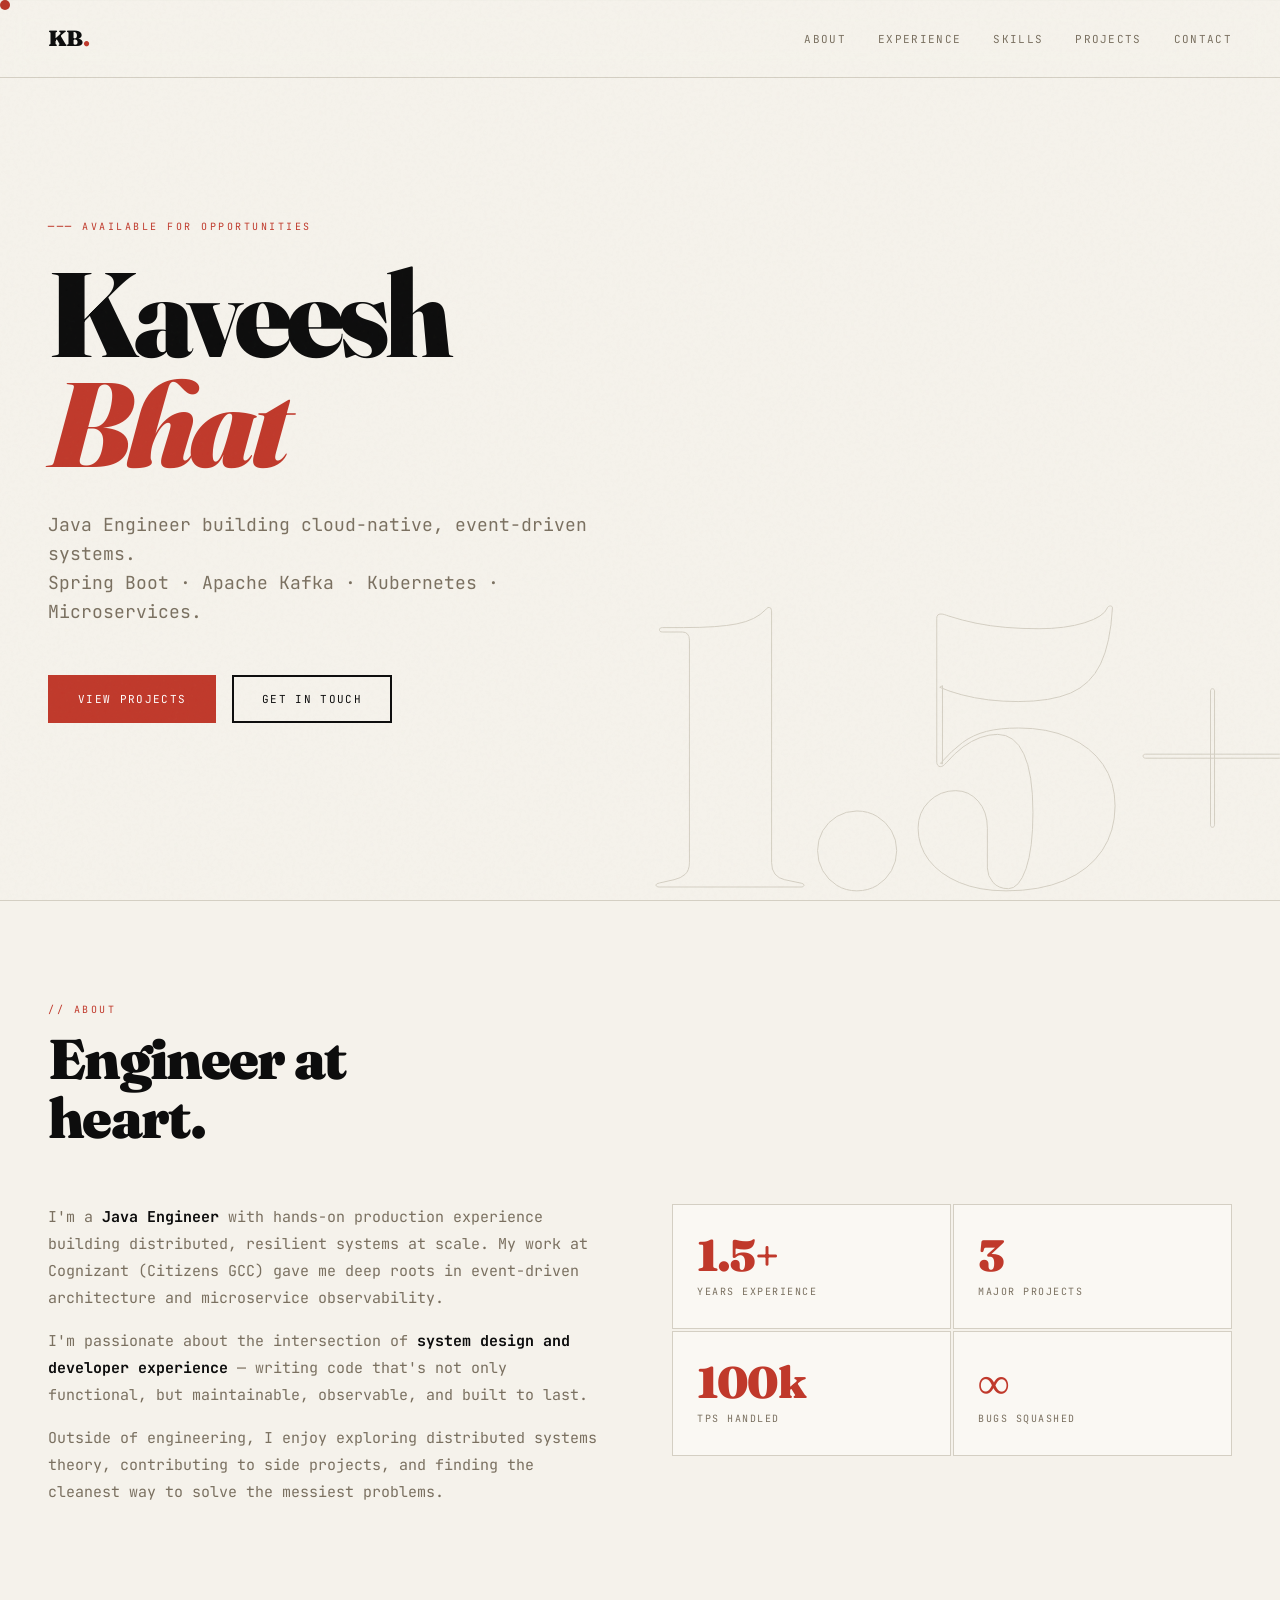
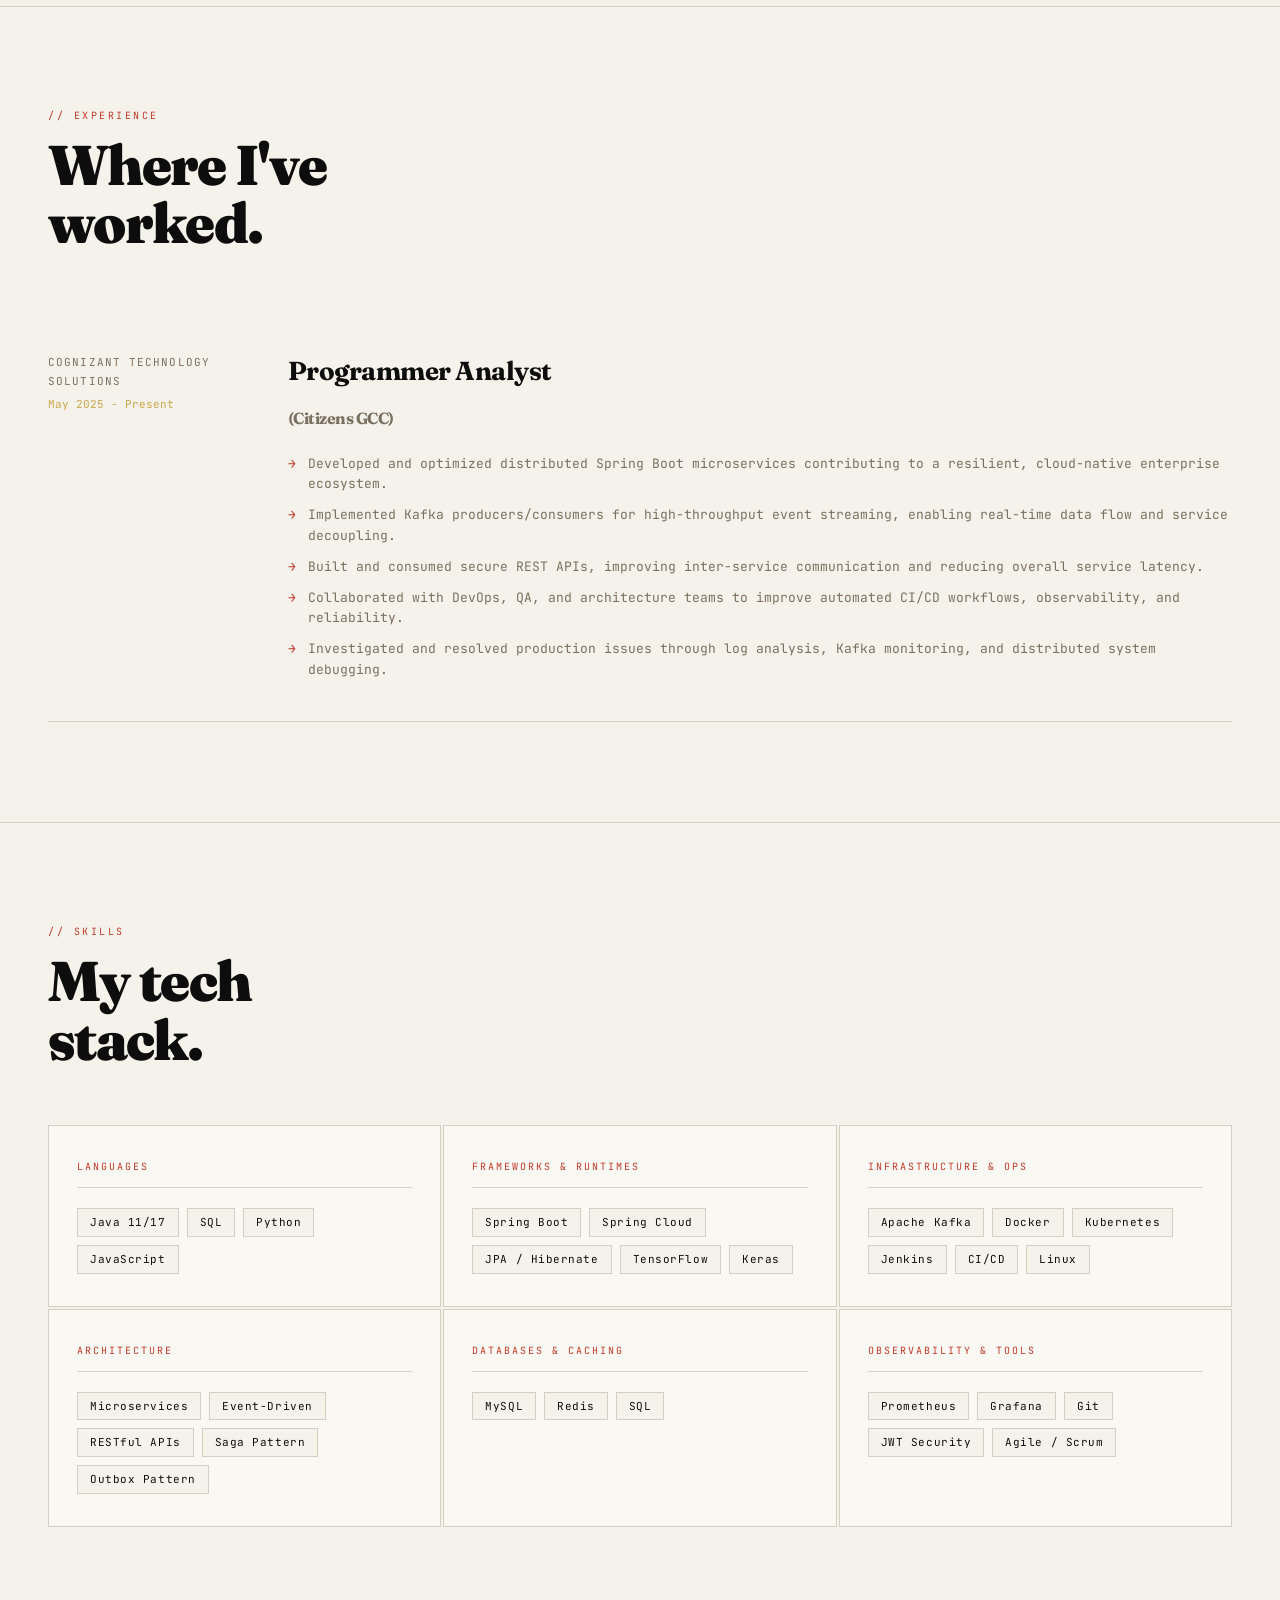
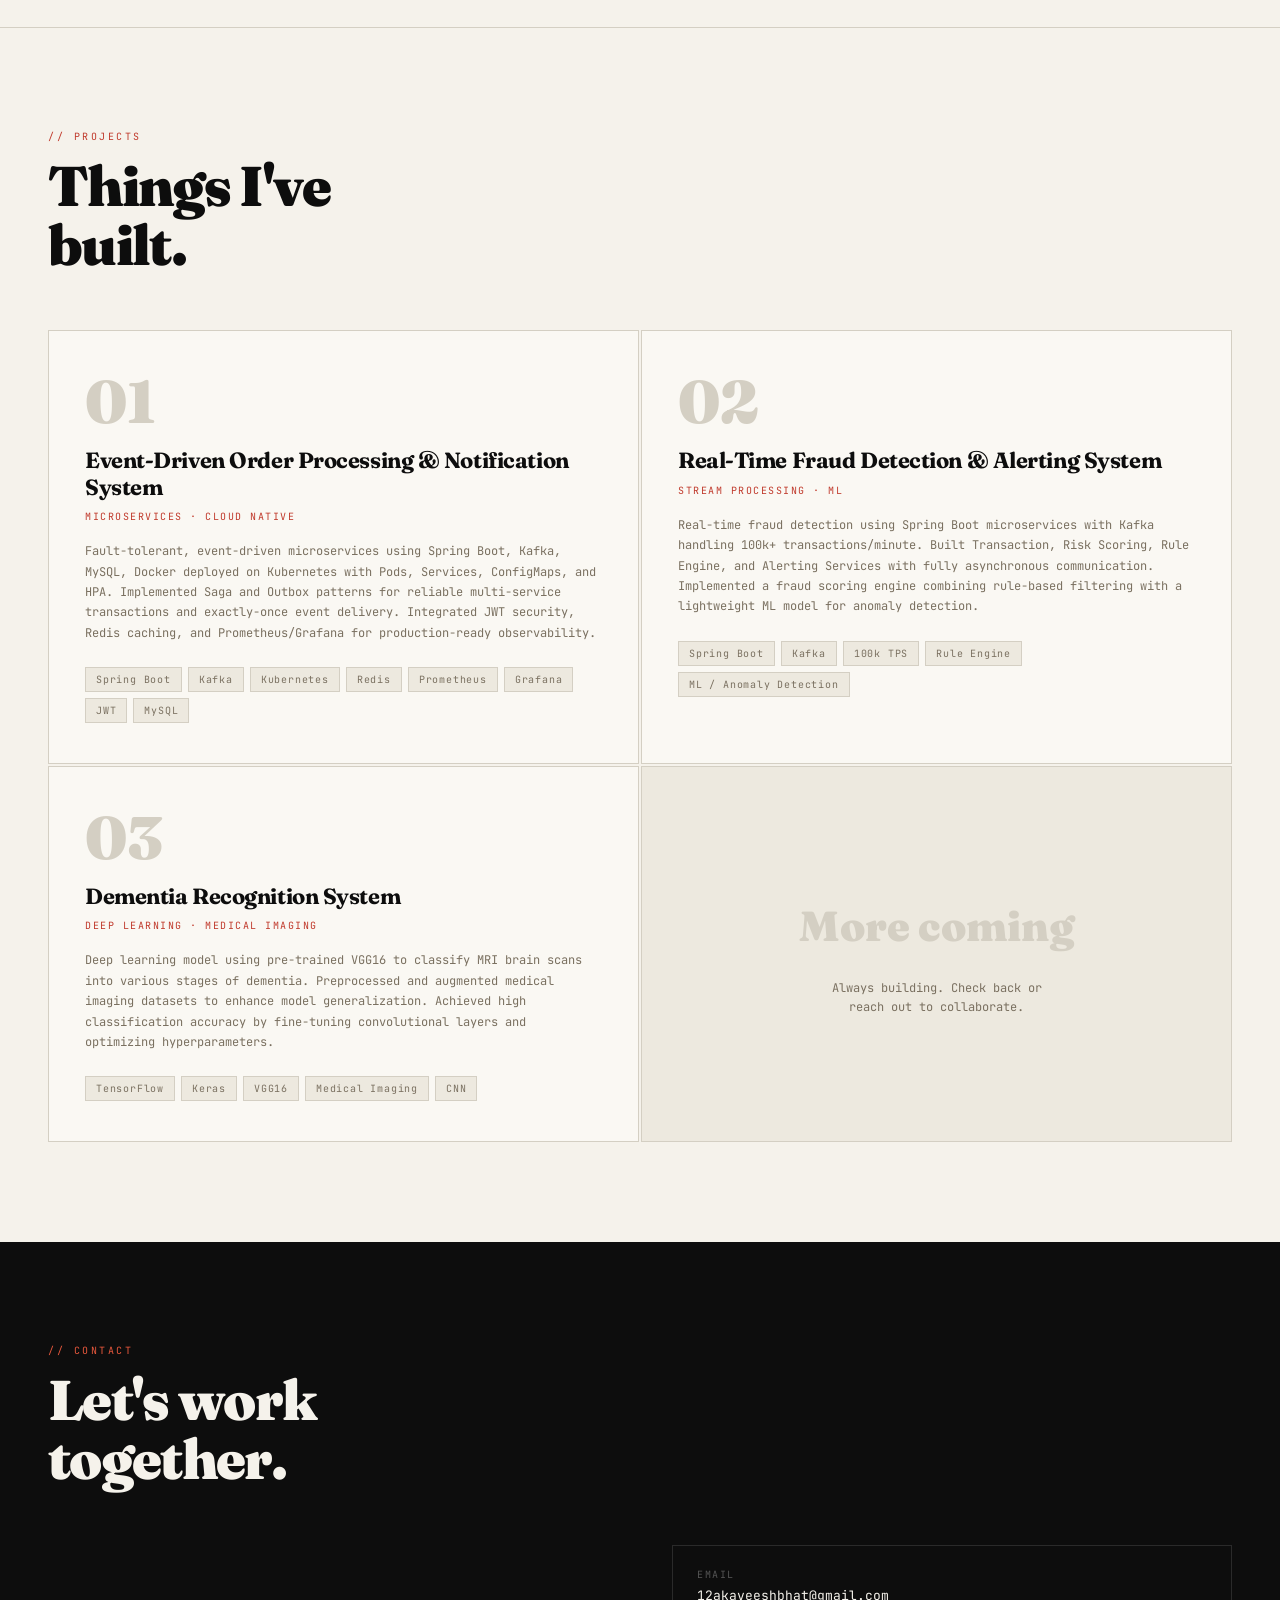
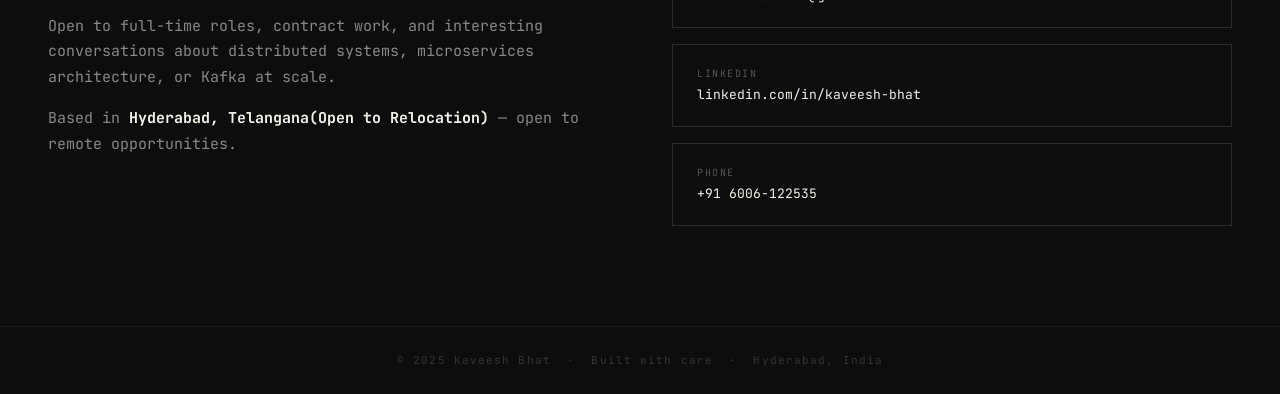
==== commit 9eb0ed85: "Changed yoe in bg" ====
--- a/index.html
+++ b/index.html
@@ -592,7 +592,7 @@
     <a href="#projects" class="btn btn-primary">View Projects</a>
     <a href="mailto:12akaveeshbhat@gmail.com" class="btn btn-ghost">Get in Touch</a>
   </div>
-  <div class="hero-bg-number">4+</div>
+  <div class="hero-bg-number">1.5+</div>
 </section>
 
 <!-- ABOUT -->
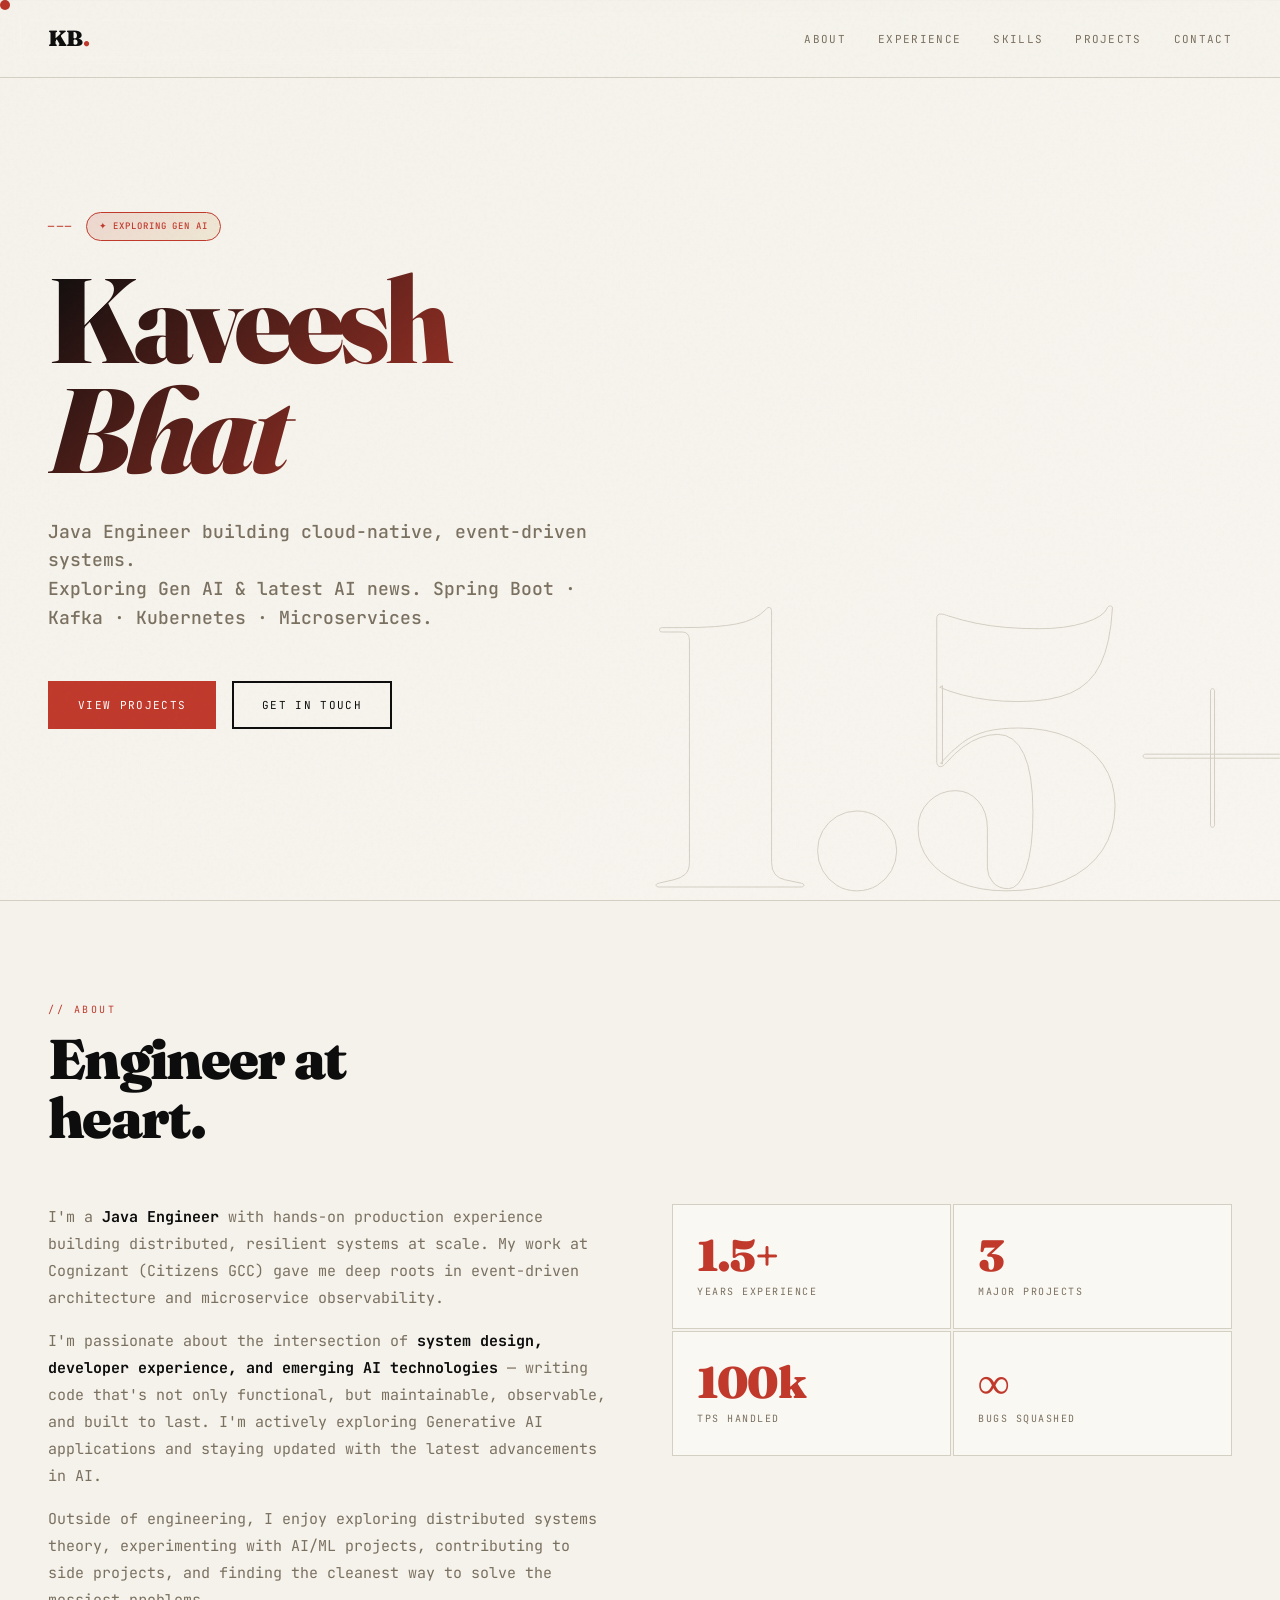
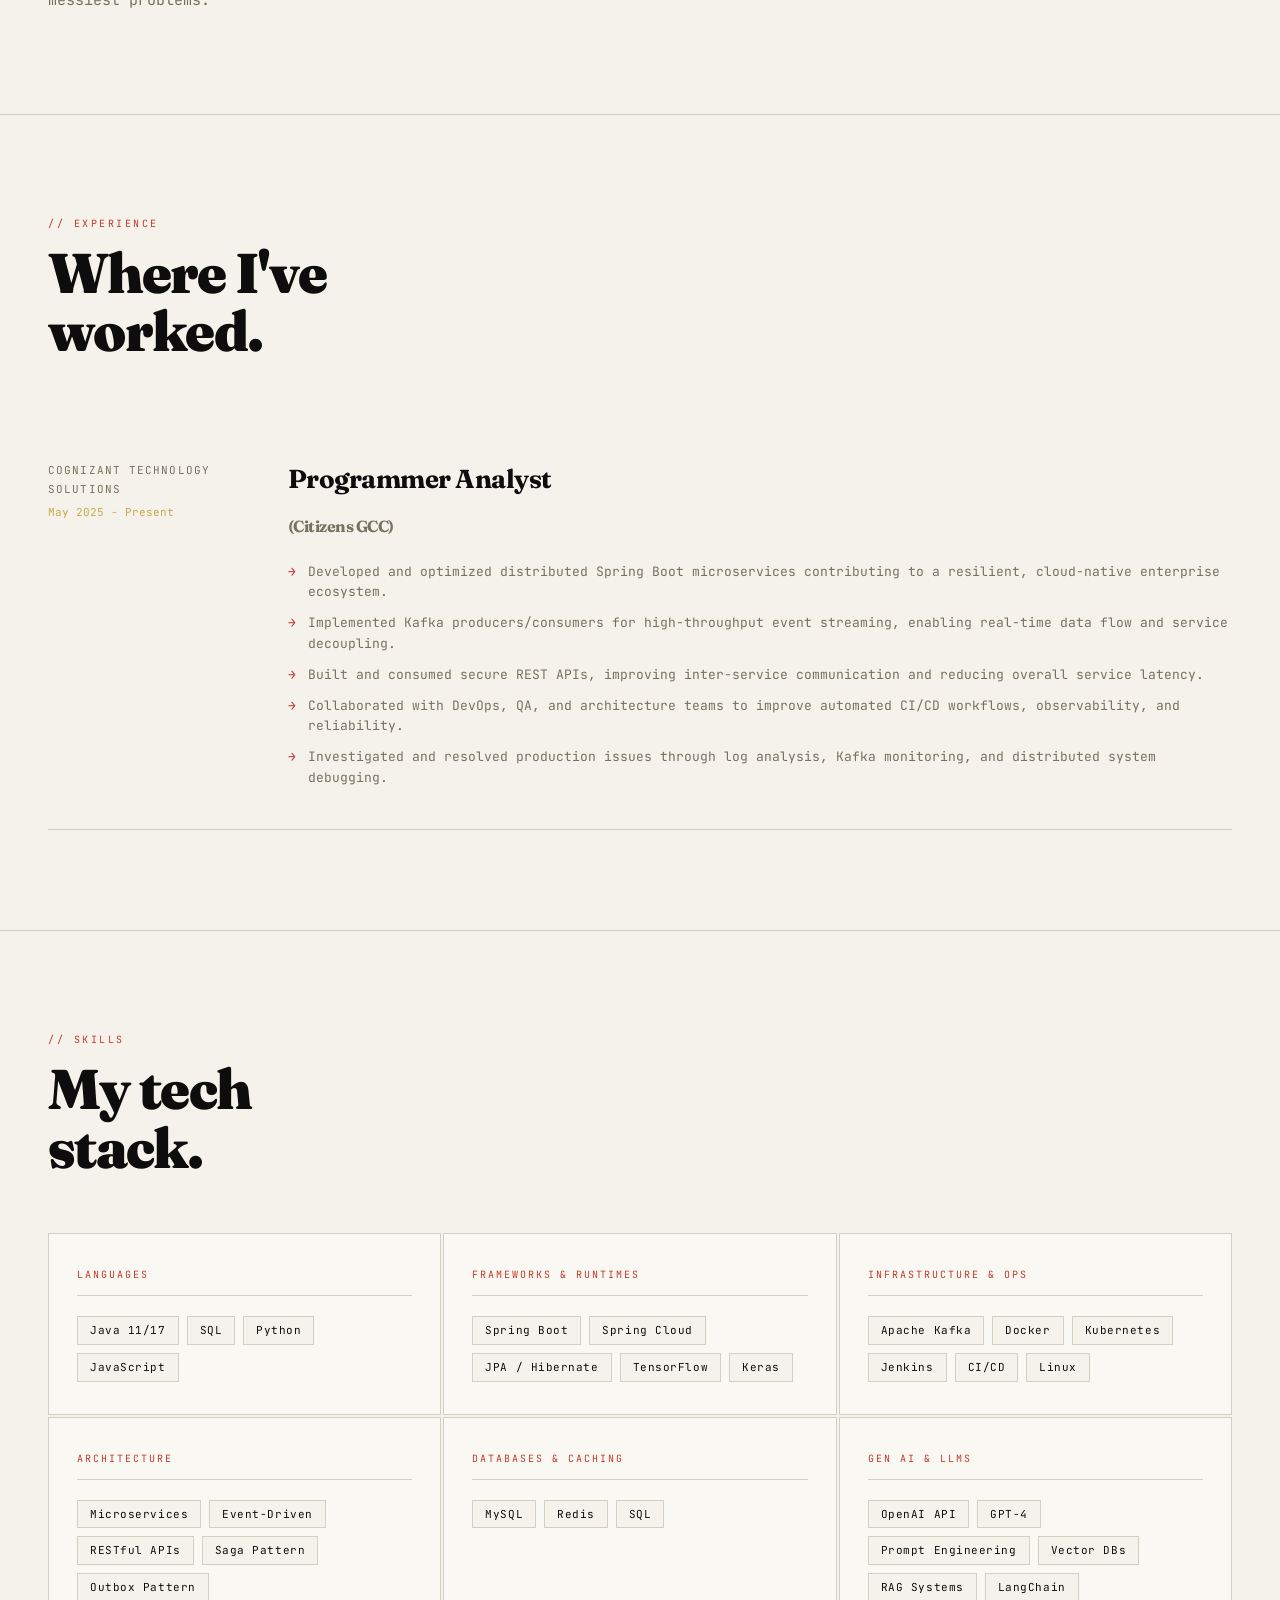
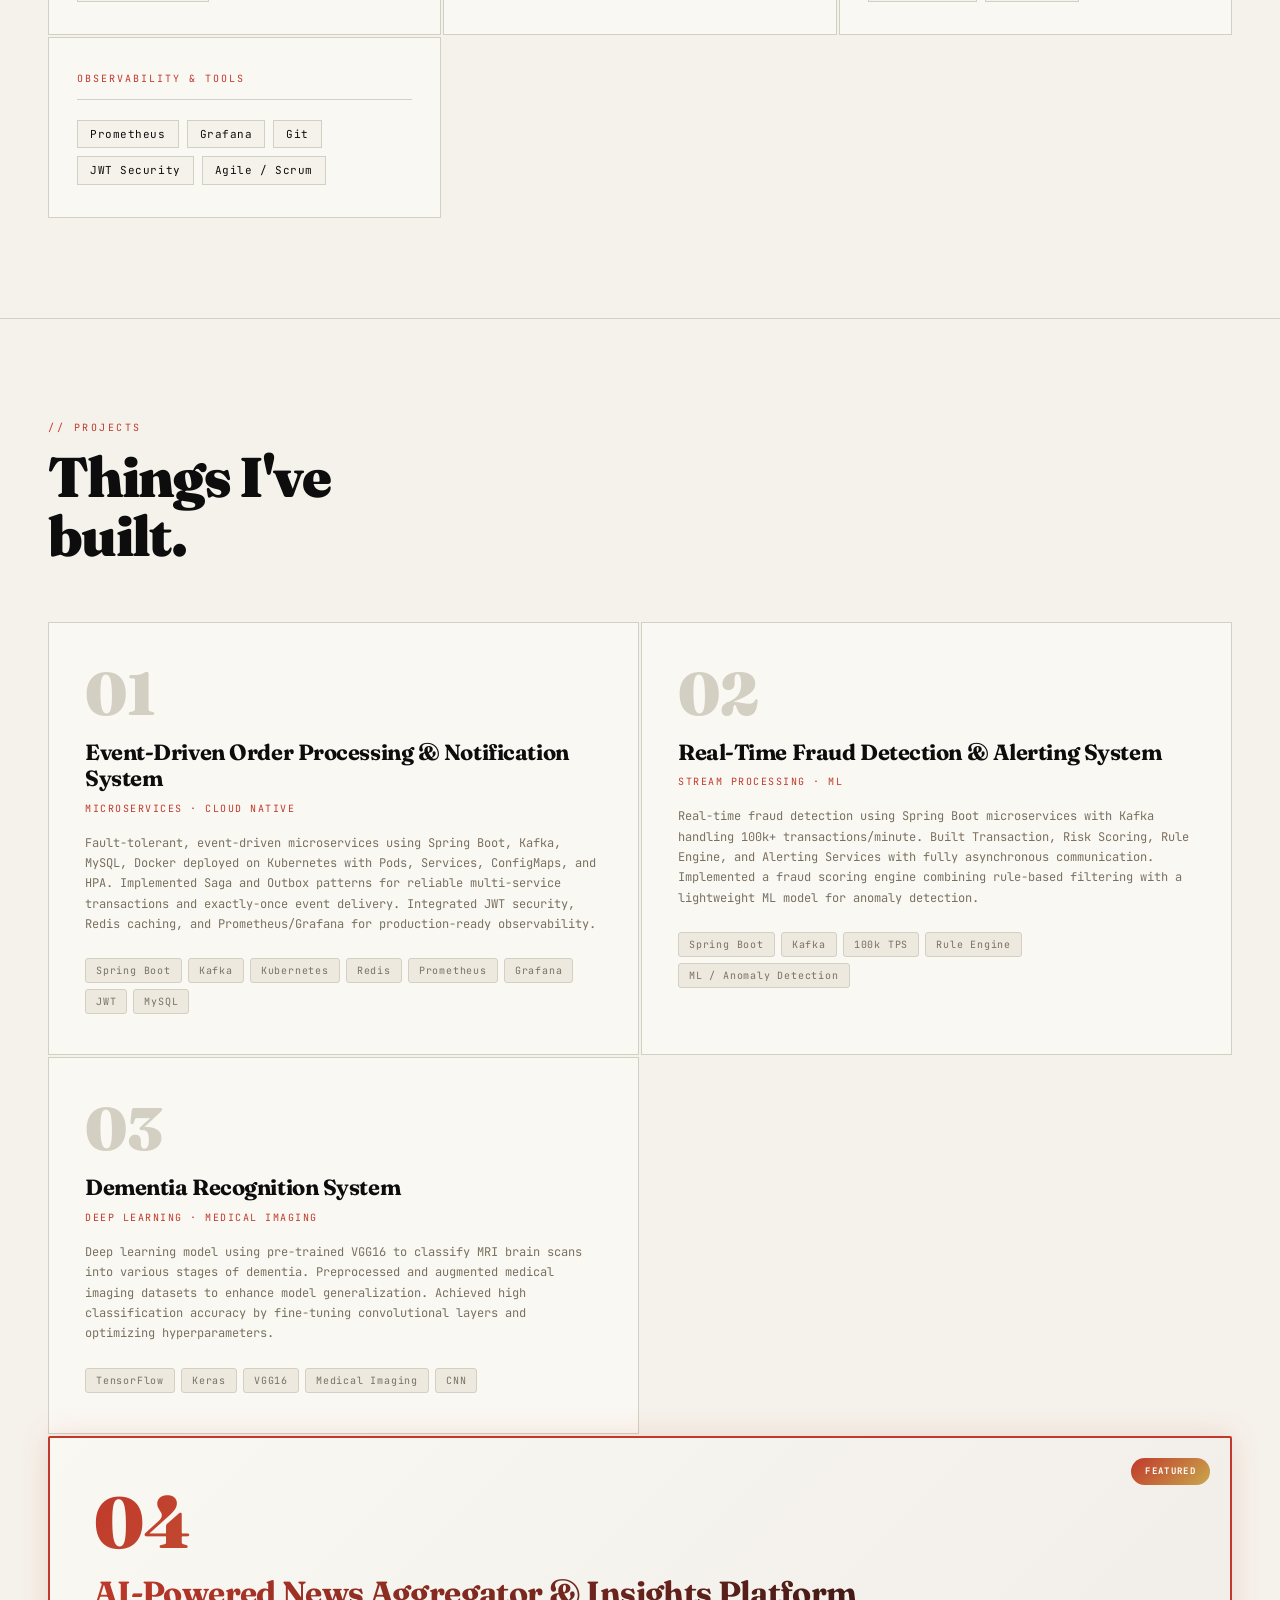
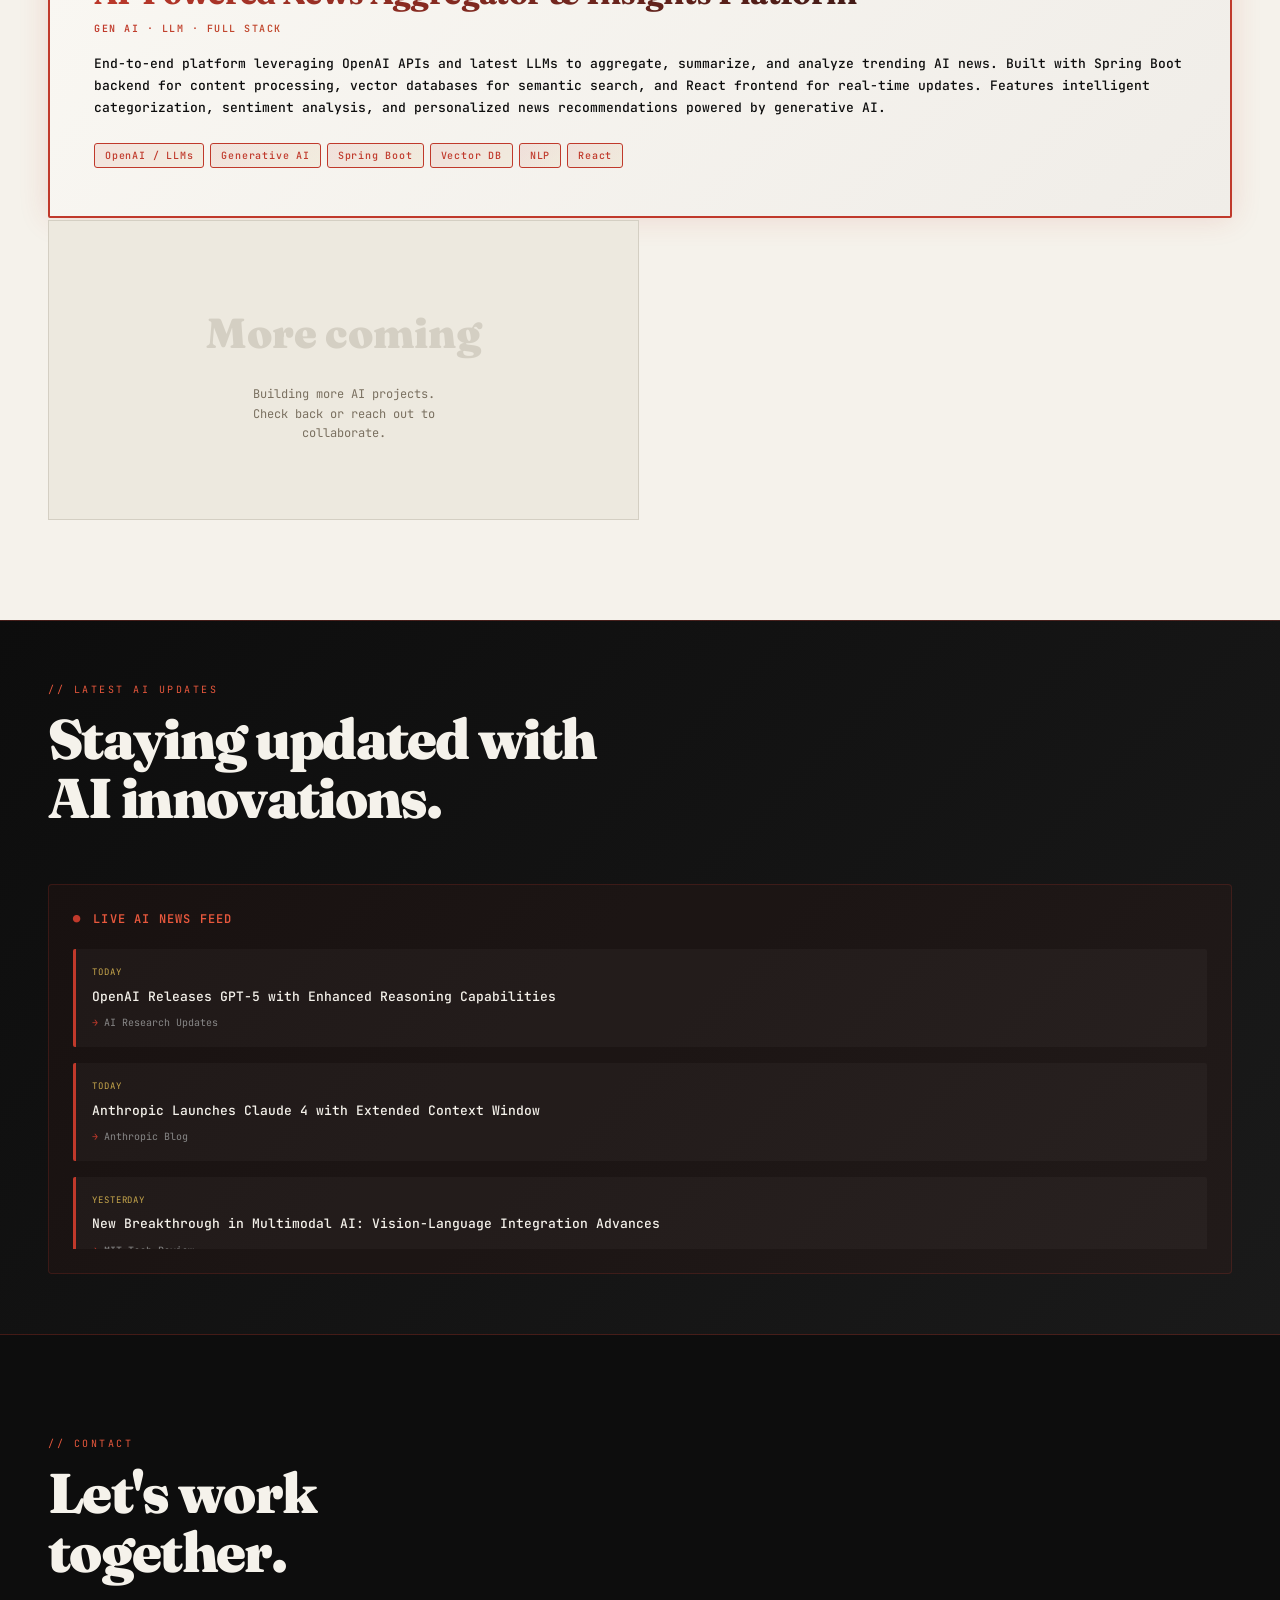
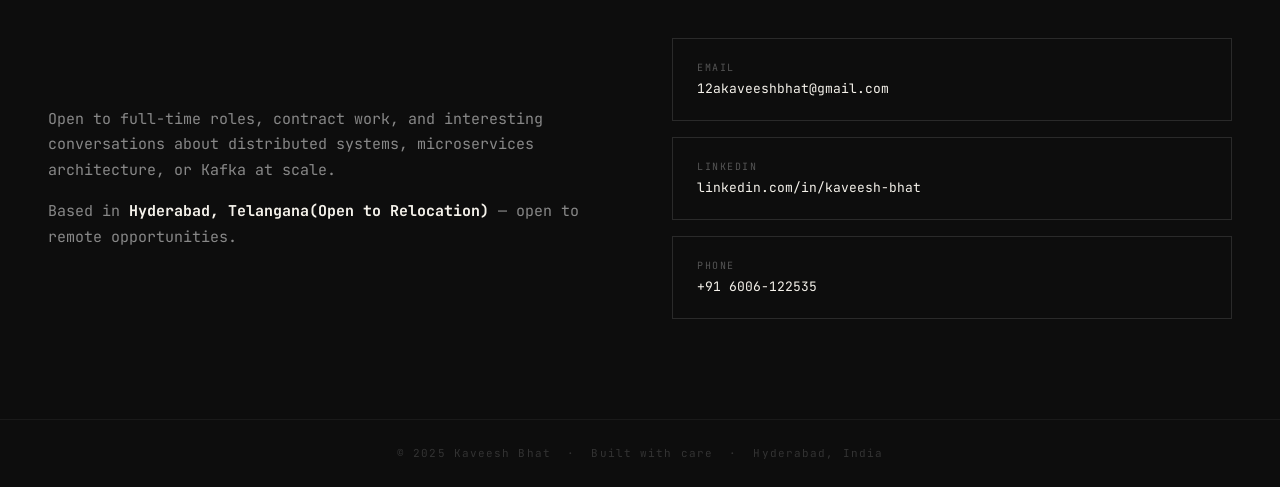
==== commit beb9f7c2: "Update with AI" ====
--- a/index.html
+++ b/index.html
@@ -3,566 +3,24 @@
 <head>
 <meta charset="UTF-8">
 <meta name="viewport" content="width=device-width, initial-scale=1.0">
-<title>Kaveesh Bhat — Java Engineer</title>
-<meta name="description" content="Java Engineer specializing in cloud-native microservices, Apache Kafka, Spring Boot and Kubernetes.">
+<title>Kaveesh Bhat — Java & Gen AI Engineer</title>
+<meta name="description" content="Java Engineer specializing in cloud-native microservices, Apache Kafka, Spring Boot, Kubernetes, and Generative AI.">
 <link rel="preconnect" href="https://fonts.googleapis.com">
 <link href="https://fonts.googleapis.com/css2?family=Fraunces:ital,opsz,wght@0,9..144,300;0,9..144,700;0,9..144,900;1,9..144,400&family=JetBrains+Mono:wght@300;400;500&display=swap" rel="stylesheet">
-<style>
-/* ── Reset & Base ─────────────────────────────── */
-*, *::before, *::after { box-sizing: border-box; margin: 0; padding: 0; }
-html { scroll-behavior: smooth; }
-
-:root {
-  --ink: #0d0d0d;
-  --paper: #f5f2eb;
-  --cream: #ede9df;
-  --rust: #c0392b;
-  --rust-light: #e8583d;
-  --gold: #c9a84c;
-  --muted: #7a7060;
-  --border: #d4cfc3;
-  --card: #faf8f3;
-}
-
-body {
-  background: var(--paper);
-  color: var(--ink);
-  font-family: 'JetBrains Mono', monospace;
-  font-size: 14px;
-  line-height: 1.7;
-  cursor: none;
-  overflow-x: hidden;
-}
-
-/* ── Custom cursor ────────────────────────────── */
-.cursor {
-  position: fixed;
-  width: 10px; height: 10px;
-  background: var(--rust);
-  border-radius: 50%;
-  pointer-events: none;
-  z-index: 9999;
-  transition: transform 0.15s ease;
-  mix-blend-mode: multiply;
-}
-.cursor.expand { transform: scale(5); opacity: 0.3; }
-
-/* ── Noise overlay ────────────────────────────── */
-body::after {
-  content: '';
-  position: fixed;
-  inset: 0;
-  background-image: url("data:image/svg+xml,%3Csvg viewBox='0 0 256 256' xmlns='http://www.w3.org/2000/svg'%3E%3Cfilter id='noise'%3E%3CfeTurbulence type='fractalNoise' baseFrequency='0.9' numOctaves='4' stitchTiles='stitch'/%3E%3C/filter%3E%3Crect width='100%25' height='100%25' filter='url(%23noise)' opacity='0.04'/%3E%3C/svg%3E");
-  pointer-events: none;
-  z-index: 1000;
-  opacity: 0.5;
-}
-
-/* ── Nav ──────────────────────────────────────── */
-nav {
-  position: fixed;
-  top: 0; left: 0; right: 0;
-  z-index: 100;
-  display: flex;
-  justify-content: space-between;
-  align-items: center;
-  padding: 20px 48px;
-  background: rgba(245,242,235,0.85);
-  backdrop-filter: blur(12px);
-  border-bottom: 1px solid var(--border);
-}
-
-.nav-logo {
-  font-family: 'Fraunces', serif;
-  font-size: 22px;
-  font-weight: 900;
-  color: var(--ink);
-  text-decoration: none;
-  letter-spacing: -0.03em;
-}
-
-.nav-logo span { color: var(--rust); }
-
-.nav-links {
-  display: flex;
-  gap: 32px;
-  list-style: none;
-}
-
-.nav-links a {
-  font-size: 11px;
-  letter-spacing: 0.12em;
-  text-transform: uppercase;
-  color: var(--muted);
-  text-decoration: none;
-  transition: color 0.2s;
-}
-
-.nav-links a:hover { color: var(--rust); }
-
-/* ── Hero ─────────────────────────────────────── */
-#hero {
-  min-height: 100vh;
-  display: flex;
-  flex-direction: column;
-  justify-content: center;
-  padding: 120px 48px 80px;
-  position: relative;
-  overflow: hidden;
-}
-
-.hero-label {
-  font-size: 10px;
-  letter-spacing: 0.25em;
-  text-transform: uppercase;
-  color: var(--rust);
-  margin-bottom: 24px;
-  opacity: 0;
-  animation: rise 0.8s 0.2s forwards;
-}
-
-.hero-label::before {
-  content: '─── ';
-}
-
-h1.hero-name {
-  font-family: 'Fraunces', serif;
-  font-size: clamp(52px, 10vw, 120px);
-  font-weight: 900;
-  line-height: 0.92;
-  letter-spacing: -0.04em;
-  opacity: 0;
-  animation: rise 0.8s 0.35s forwards;
-}
-
-h1.hero-name em {
-  font-style: italic;
-  color: var(--rust);
-}
-
-.hero-role {
-  margin-top: 32px;
-  font-size: clamp(14px, 2vw, 18px);
-  color: var(--muted);
-  max-width: 560px;
-  opacity: 0;
-  animation: rise 0.8s 0.5s forwards;
-  line-height: 1.6;
-}
-
-.hero-ctas {
-  margin-top: 48px;
-  display: flex;
-  gap: 16px;
-  flex-wrap: wrap;
-  opacity: 0;
-  animation: rise 0.8s 0.65s forwards;
-}
-
-.btn {
-  display: inline-block;
-  padding: 13px 28px;
-  font-family: 'JetBrains Mono', monospace;
-  font-size: 11px;
-  letter-spacing: 0.12em;
-  text-transform: uppercase;
-  text-decoration: none;
-  transition: all 0.2s;
-  cursor: none;
-}
-
-.btn-primary {
-  background: var(--rust);
-  color: white;
-  border: 2px solid var(--rust);
-}
-
-.btn-primary:hover {
-  background: transparent;
-  color: var(--rust);
-}
-
-.btn-ghost {
-  background: transparent;
-  color: var(--ink);
-  border: 2px solid var(--ink);
-}
-
-.btn-ghost:hover {
-  background: var(--ink);
-  color: var(--paper);
-}
-
-/* hero big number */
-.hero-bg-number {
-  position: absolute;
-  right: -20px;
-  bottom: -40px;
-  font-family: 'Fraunces', serif;
-  font-size: clamp(200px, 30vw, 420px);
-  font-weight: 900;
-  color: transparent;
-  -webkit-text-stroke: 1px var(--border);
-  line-height: 1;
-  pointer-events: none;
-  user-select: none;
-  opacity: 0;
-  animation: rise 1s 0.8s forwards;
-}
-
-/* ── Section basics ───────────────────────────── */
-section {
-  padding: 100px 48px;
-  border-top: 1px solid var(--border);
-}
-
-.section-label {
-  font-size: 10px;
-  letter-spacing: 0.25em;
-  text-transform: uppercase;
-  color: var(--rust);
-  margin-bottom: 12px;
-}
-
-.section-label::before { content: '// '; }
-
-h2.section-title {
-  font-family: 'Fraunces', serif;
-  font-size: clamp(32px, 5vw, 56px);
-  font-weight: 900;
-  letter-spacing: -0.03em;
-  line-height: 1.05;
-  margin-bottom: 56px;
-}
-
-/* ── About ────────────────────────────────────── */
-#about .about-grid {
-  display: grid;
-  grid-template-columns: 1fr 1fr;
-  gap: 64px;
-  align-items: start;
-}
-
-.about-text {
-  font-size: 15px;
-  line-height: 1.8;
-  color: var(--muted);
-}
-
-.about-text p + p { margin-top: 16px; }
-
-.about-text strong { color: var(--ink); }
-
-.about-stats {
-  display: grid;
-  grid-template-columns: 1fr 1fr;
-  gap: 2px;
-}
-
-.stat-box {
-  background: var(--card);
-  border: 1px solid var(--border);
-  padding: 28px 24px;
-}
-
-.stat-num {
-  font-family: 'Fraunces', serif;
-  font-size: 44px;
-  font-weight: 900;
-  letter-spacing: -0.04em;
-  color: var(--rust);
-  line-height: 1;
-}
-
-.stat-label {
-  font-size: 10px;
-  letter-spacing: 0.15em;
-  text-transform: uppercase;
-  color: var(--muted);
-  margin-top: 6px;
-}
-
-/* ── Experience ───────────────────────────────── */
-.exp-item {
-  display: grid;
-  grid-template-columns: 200px 1fr;
-  gap: 40px;
-  padding: 40px 0;
-  border-bottom: 1px solid var(--border);
-}
-
-.exp-meta {
-  padding-top: 4px;
-}
-
-.exp-company {
-  font-size: 11px;
-  letter-spacing: 0.1em;
-  text-transform: uppercase;
-  color: var(--muted);
-}
-
-.exp-period {
-  font-size: 11px;
-  color: var(--gold);
-  margin-top: 4px;
-}
-
-.exp-role {
-  font-family: 'Fraunces', serif;
-  font-size: 26px;
-  font-weight: 700;
-  letter-spacing: -0.02em;
-  margin-bottom: 16px;
-}
-
-.exp-bullets {
-  list-style: none;
-  display: flex;
-  flex-direction: column;
-  gap: 10px;
-}
-
-.exp-bullets li {
-  font-size: 13px;
-  color: var(--muted);
-  padding-left: 20px;
-  position: relative;
-  line-height: 1.6;
-}
-
-.exp-bullets li::before {
-  content: '→';
-  position: absolute;
-  left: 0;
-  color: var(--rust);
-}
-
-/* ── Skills ───────────────────────────────────── */
-#skills .skills-container {
-  display: grid;
-  grid-template-columns: repeat(3, 1fr);
-  gap: 2px;
-}
-
-.skill-group {
-  background: var(--card);
-  border: 1px solid var(--border);
-  padding: 32px 28px;
-}
-
-.skill-group-title {
-  font-size: 10px;
-  letter-spacing: 0.2em;
-  text-transform: uppercase;
-  color: var(--rust);
-  margin-bottom: 20px;
-  padding-bottom: 12px;
-  border-bottom: 1px solid var(--border);
-}
-
-.skill-list {
-  list-style: none;
-  display: flex;
-  flex-wrap: wrap;
-  gap: 8px;
-}
-
-.skill-tag {
-  font-size: 11px;
-  padding: 4px 12px;
-  border: 1px solid var(--border);
-  background: var(--paper);
-  color: var(--ink);
-  letter-spacing: 0.05em;
-  transition: all 0.2s;
-}
-
-.skill-tag:hover {
-  background: var(--rust);
-  color: white;
-  border-color: var(--rust);
-}
-
-/* ── Projects ─────────────────────────────────── */
-.projects-grid {
-  display: grid;
-  grid-template-columns: 1fr 1fr;
-  gap: 2px;
-}
-
-.project-card {
-  background: var(--card);
-  border: 1px solid var(--border);
-  padding: 40px 36px;
-  position: relative;
-  overflow: hidden;
-  transition: transform 0.2s;
-}
-
-.project-card::before {
-  content: '';
-  position: absolute;
-  top: 0; left: 0; right: 0;
-  height: 3px;
-  background: var(--rust);
-  transform: scaleX(0);
-  transform-origin: left;
-  transition: transform 0.3s ease;
-}
-
-.project-card:hover::before { transform: scaleX(1); }
-.project-card:hover { transform: translateY(-3px); }
-
-.project-num {
-  font-family: 'Fraunces', serif;
-  font-size: 60px;
-  font-weight: 900;
-  color: var(--border);
-  line-height: 1;
-  margin-bottom: 16px;
-}
-
-.project-title {
-  font-family: 'Fraunces', serif;
-  font-size: 22px;
-  font-weight: 700;
-  letter-spacing: -0.02em;
-  margin-bottom: 8px;
-  line-height: 1.2;
-}
-
-.project-type {
-  font-size: 10px;
-  letter-spacing: 0.15em;
-  text-transform: uppercase;
-  color: var(--rust);
-  margin-bottom: 16px;
-}
-
-.project-desc {
-  font-size: 12px;
-  color: var(--muted);
-  line-height: 1.7;
-  margin-bottom: 24px;
-}
-
-.project-tags {
-  display: flex;
-  flex-wrap: wrap;
-  gap: 6px;
-}
-
-.project-tag {
-  font-size: 10px;
-  letter-spacing: 0.08em;
-  padding: 3px 10px;
-  background: var(--cream);
-  border: 1px solid var(--border);
-  color: var(--muted);
-}
-
-/* ── Contact ──────────────────────────────────── */
-#contact {
-  background: var(--ink);
-  color: var(--paper);
-  border-top: none;
-}
-
-#contact .section-label { color: var(--rust-light); }
-#contact h2.section-title { color: var(--paper); }
-
-.contact-grid {
-  display: grid;
-  grid-template-columns: 1fr 1fr;
-  gap: 64px;
-  align-items: center;
-}
-
-.contact-text {
-  font-size: 15px;
-  color: #888;
-  line-height: 1.7;
-}
-
-.contact-links {
-  display: flex;
-  flex-direction: column;
-  gap: 16px;
-}
-
-.contact-link {
-  display: flex;
-  align-items: center;
-  gap: 16px;
-  text-decoration: none;
-  padding: 20px 24px;
-  border: 1px solid #2a2a2a;
-  color: var(--paper);
-  transition: all 0.2s;
-  font-size: 13px;
-}
-
-.contact-link:hover {
-  border-color: var(--rust);
-  background: rgba(192,57,43,0.08);
-  padding-left: 32px;
-}
-
-.contact-link-label {
-  font-size: 10px;
-  letter-spacing: 0.15em;
-  text-transform: uppercase;
-  color: #555;
-  display: block;
-  margin-bottom: 2px;
-}
-
-.contact-link-val { font-size: 13px; }
-
-/* ── Footer ───────────────────────────────────── */
-footer {
-  background: var(--ink);
-  color: #333;
-  text-align: center;
-  padding: 24px;
-  font-size: 11px;
-  letter-spacing: 0.1em;
-  border-top: 1px solid #1a1a1a;
-}
-
-/* ── Scroll reveal ────────────────────────────── */
-.reveal {
-  opacity: 0;
-  transform: translateY(30px);
-  transition: opacity 0.7s ease, transform 0.7s ease;
-}
-
-.reveal.visible {
-  opacity: 1;
-  transform: none;
-}
-
-/* ── Animations ───────────────────────────────── */
-@keyframes rise {
-  to { opacity: 1; transform: translateY(0); }
-  from { opacity: 0; transform: translateY(24px); }
-}
-
-/* ── Responsive ───────────────────────────────── */
-@media (max-width: 768px) {
-  nav { padding: 16px 24px; }
-  .nav-links { display: none; }
-  section, #hero { padding: 80px 24px; }
-  #about .about-grid,
-  .exp-item,
-  .contact-grid { grid-template-columns: 1fr; gap: 32px; }
-  #skills .skills-container,
-  .projects-grid { grid-template-columns: 1fr; }
-  .exp-item { grid-template-columns: 1fr; }
-  .hero-bg-number { display: none; }
-}
-</style>
+
+<!-- Modular Stylesheets -->
+<link rel="stylesheet" href="css/base.css">
+<link rel="stylesheet" href="css/nav.css">
+<link rel="stylesheet" href="css/hero.css">
+<link rel="stylesheet" href="css/buttons.css">
+<link rel="stylesheet" href="css/sections.css">
+<link rel="stylesheet" href="css/about.css">
+<link rel="stylesheet" href="css/experience.css">
+<link rel="stylesheet" href="css/skills.css">
+<link rel="stylesheet" href="css/projects.css">
+<link rel="stylesheet" href="css/contact.css">
+<link rel="stylesheet" href="css/footer.css">
+<link rel="stylesheet" href="css/ai-news.css">
 </head>
 <body>
 
@@ -582,11 +40,13 @@
 
 <!-- HERO -->
 <section id="hero">
-  <p class="hero-label">Available for opportunities</p>
+  <p class="hero-label">
+    <span class="ai-badge">Exploring Gen AI</span>
+  </p>
   <h1 class="hero-name">Kaveesh<br><em>Bhat</em></h1>
   <p class="hero-role">
     Java Engineer building cloud-native, event-driven systems.<br>
-    Spring Boot · Apache Kafka · Kubernetes · Microservices.
+    Exploring Gen AI & latest AI news. Spring Boot · Kafka · Kubernetes · Microservices.
   </p>
   <div class="hero-ctas">
     <a href="#projects" class="btn btn-primary">View Projects</a>
@@ -602,8 +62,8 @@
   <div class="about-grid reveal">
     <div class="about-text">
       <p>I'm a <strong>Java Engineer</strong> with hands-on production experience building distributed, resilient systems at scale. My work at Cognizant (Citizens GCC) gave me deep roots in event-driven architecture and microservice observability.</p>
-      <p>I'm passionate about the intersection of <strong>system design and developer experience</strong> — writing code that's not only functional, but maintainable, observable, and built to last.</p>
-      <p>Outside of engineering, I enjoy exploring distributed systems theory, contributing to side projects, and finding the cleanest way to solve the messiest problems.</p>
+      <p>I'm passionate about the intersection of <strong>system design, developer experience, and emerging AI technologies</strong> — writing code that's not only functional, but maintainable, observable, and built to last. I'm actively exploring Generative AI applications and staying updated with the latest advancements in AI.</p>
+      <p>Outside of engineering, I enjoy exploring distributed systems theory, experimenting with AI/ML projects, contributing to side projects, and finding the cleanest way to solve the messiest problems.</p>
     </div>
     <div class="about-stats">
       <div class="stat-box">
@@ -703,6 +163,17 @@
       </ul>
     </div>
     <div class="skill-group">
+      <div class="skill-group-title">Gen AI & LLMs</div>
+      <ul class="skill-list">
+        <li class="skill-tag">OpenAI API</li>
+        <li class="skill-tag">GPT-4</li>
+        <li class="skill-tag">Prompt Engineering</li>
+        <li class="skill-tag">Vector DBs</li>
+        <li class="skill-tag">RAG Systems</li>
+        <li class="skill-tag">LangChain</li>
+      </ul>
+    </div>
+    <div class="skill-group">
       <div class="skill-group-title">Observability & Tools</div>
       <ul class="skill-list">
         <li class="skill-tag">Prometheus</li>
@@ -721,7 +192,7 @@
   <h2 class="section-title reveal">Things I've<br>built.</h2>
   <div class="projects-grid">
 
-    <div class="project-card reveal">
+      <div class="project-card reveal" onclick="window.location.href='/eventDrivenOrderSystem'" style="cursor: pointer;">
       <div class="project-num">01</div>
       <div class="project-title">Event-Driven Order Processing & Notification System</div>
       <div class="project-type">Microservices · Cloud Native</div>
@@ -772,11 +243,69 @@
       </div>
     </div>
 
+    <div class="project-card reveal ai-featured">
+      <div class="project-num">04</div>
+      <div class="project-title">AI-Powered News Aggregator & Insights Platform</div>
+      <div class="project-type">Gen AI · LLM · Full Stack</div>
+      <p class="project-desc">
+        End-to-end platform leveraging OpenAI APIs and latest LLMs to aggregate, summarize, and analyze trending AI news. Built with Spring Boot backend for content processing, vector databases for semantic search, and React frontend for real-time updates. Features intelligent categorization, sentiment analysis, and personalized news recommendations powered by generative AI.
+      </p>
+      <div class="project-tags">
+        <span class="project-tag">OpenAI / LLMs</span>
+        <span class="project-tag">Generative AI</span>
+        <span class="project-tag">Spring Boot</span>
+        <span class="project-tag">Vector DB</span>
+        <span class="project-tag">NLP</span>
+        <span class="project-tag">React</span>
+      </div>
+    </div>
+
     <div class="project-card reveal" style="background: var(--cream); display:flex; flex-direction:column; justify-content:center; align-items:center; text-align:center; min-height:300px;">
       <div style="font-family:'Fraunces',serif;font-size:42px;font-weight:900;color:var(--border);margin-bottom:16px;">More coming</div>
-      <p style="font-size:12px;color:var(--muted);max-width:220px;line-height:1.6;">Always building. Check back or reach out to collaborate.</p>
-    </div>
-
+      <p style="font-size:12px;color:var(--muted);max-width:220px;line-height:1.6;">Building more AI projects. Check back or reach out to collaborate.</p>
+    </div>
+
+  </div>
+</section>
+
+<!-- AI NEWS TICKER -->
+<section id="ai-news">
+  <p class="section-label reveal">Latest AI Updates</p>
+  <h2 class="section-title reveal">Staying updated with<br>AI innovations.</h2>
+  <div class="ticker-container reveal">
+    <div class="ticker-header">Live AI News Feed</div>
+    <div class="news-items">
+      <div class="news-item">
+        <div class="news-date">Today</div>
+        <div class="news-title">OpenAI Releases GPT-5 with Enhanced Reasoning Capabilities</div>
+        <div class="news-source">AI Research Updates</div>
+      </div>
+      <div class="news-item">
+        <div class="news-date">Today</div>
+        <div class="news-title">Anthropic Launches Claude 4 with Extended Context Window</div>
+        <div class="news-source">Anthropic Blog</div>
+      </div>
+      <div class="news-item">
+        <div class="news-date">Yesterday</div>
+        <div class="news-title">New Breakthrough in Multimodal AI: Vision-Language Integration Advances</div>
+        <div class="news-source">MIT Tech Review</div>
+      </div>
+      <div class="news-item">
+        <div class="news-date">Yesterday</div>
+        <div class="news-title">Google DeepMind Announces AI Safety & Alignment Research Initiatives</div>
+        <div class="news-source">DeepMind Research</div>
+      </div>
+      <div class="news-item">
+        <div class="news-date">2 Days Ago</div>
+        <div class="news-title">Enterprise RAG Systems Show 40% Improvement in Query Accuracy</div>
+        <div class="news-source">LangChain Updates</div>
+      </div>
+      <div class="news-item">
+        <div class="news-date">2 Days Ago</div>
+        <div class="news-title">Vector Databases Become Industry Standard for Gen AI Applications</div>
+        <div class="news-source">Database Trends</div>
+      </div>
+    </div>
   </div>
 </section>
 
@@ -817,44 +346,6 @@
   © 2025 Kaveesh Bhat &nbsp;·&nbsp; Built with care &nbsp;·&nbsp; Hyderabad, India
 </footer>
 
-<script>
-// Custom cursor
-const cursor = document.getElementById('cursor');
-document.addEventListener('mousemove', e => {
-  cursor.style.left = e.clientX - 5 + 'px';
-  cursor.style.top = e.clientY - 5 + 'px';
-});
-document.querySelectorAll('a, button, .skill-tag, .project-card').forEach(el => {
-  el.addEventListener('mouseenter', () => cursor.classList.add('expand'));
-  el.addEventListener('mouseleave', () => cursor.classList.remove('expand'));
-});
-
-// Scroll reveal
-const revealEls = document.querySelectorAll('.reveal');
-const observer = new IntersectionObserver((entries) => {
-  entries.forEach((entry, i) => {
-    if (entry.isIntersecting) {
-      entry.target.style.transitionDelay = (i % 4) * 0.08 + 's';
-      entry.target.classList.add('visible');
-      observer.unobserve(entry.target);
-    }
-  });
-}, { threshold: 0.12 });
-
-revealEls.forEach(el => observer.observe(el));
-
-// Smooth nav active state
-const sections = document.querySelectorAll('section[id]');
-const navLinks = document.querySelectorAll('.nav-links a');
-window.addEventListener('scroll', () => {
-  let current = '';
-  sections.forEach(s => {
-    if (window.scrollY >= s.offsetTop - 120) current = s.id;
-  });
-  navLinks.forEach(a => {
-    a.style.color = a.getAttribute('href') === '#' + current ? 'var(--rust)' : '';
-  });
-});
-</script>
+<script type="module" src="js/main.js"></script>
 </body>
 </html>
--- a/css/base.css
+++ b/css/base.css
@@ -0,0 +1,98 @@
+/* ── Reset & Base ─────────────────────────────── */
+*, *::before, *::after { box-sizing: border-box; margin: 0; padding: 0; }
+html { scroll-behavior: smooth; }
+
+:root {
+  --ink: #0d0d0d;
+  --paper: #f5f2eb;
+  --cream: #ede9df;
+  --rust: #c0392b;
+  --rust-light: #e8583d;
+  --gold: #c9a84c;
+  --muted: #7a7060;
+  --border: #d4cfc3;
+  --card: #faf8f3;
+}
+
+body {
+  background: var(--paper);
+  color: var(--ink);
+  font-family: 'JetBrains Mono', monospace;
+  font-size: 14px;
+  line-height: 1.7;
+  cursor: none;
+  overflow-x: hidden;
+}
+
+/* ── Custom cursor ────────────────────────────── */
+.cursor {
+  position: fixed;
+  width: 10px; height: 10px;
+  background: var(--rust);
+  border-radius: 50%;
+  pointer-events: none;
+  z-index: 9999;
+  transition: transform 0.15s ease;
+  mix-blend-mode: multiply;
+}
+.cursor.expand { transform: scale(5); opacity: 0.3; }
+
+/* ── Noise overlay ────────────────────────────── */
+body::after {
+  content: '';
+  position: fixed;
+  inset: 0;
+  background-image: url("data:image/svg+xml,%3Csvg viewBox='0 0 256 256' xmlns='http://www.w3.org/2000/svg'%3E%3Cfilter id='noise'%3E%3CfeTurbulence type='fractalNoise' baseFrequency='0.9' numOctaves='4' stitchTiles='stitch'/%3E%3C/filter%3E%3Crect width='100%25' height='100%25' filter='url(%23noise)' opacity='0.04'/%3E%3C/svg%3E");
+  pointer-events: none;
+  z-index: 1000;
+  opacity: 0.5;
+}
+
+/* ── Animations ───────────────────────────────── */
+@keyframes rise {
+  to { opacity: 1; transform: translateY(0); }
+  from { opacity: 0; transform: translateY(24px); }
+}
+
+@keyframes fadeIn {
+  from { opacity: 0; }
+  to { opacity: 1; }
+}
+
+@keyframes rise {
+  to { opacity: 1; transform: translateY(0); }
+  from { opacity: 0; transform: translateY(24px); }
+}
+
+@keyframes fadeIn {
+  from { opacity: 0; }
+  to { opacity: 1; }
+}
+
+@keyframes shimmer {
+  0% { background-position: -1000px 0; }
+  100% { background-position: 1000px 0; }
+}
+
+@keyframes float {
+  0%, 100% { transform: translateY(0); }
+  50% { transform: translateY(-10px); }
+}
+
+@keyframes gradientShift {
+  0% { background-position: 0% 50%; }
+  50% { background-position: 100% 50%; }
+  100% { background-position: 0% 50%; }
+}
+
+/* ── Scroll reveal ────────────────────────────── */
+.reveal {
+  opacity: 0;
+  transform: translateY(30px);
+  transition: opacity 0.7s ease, transform 0.7s ease;
+}
+
+.reveal.visible {
+  opacity: 1;
+  transform: none;
+}
--- a/css/nav.css
+++ b/css/nav.css
@@ -0,0 +1,46 @@
+/* ── Nav ──────────────────────────────────────── */
+nav {
+  position: fixed;
+  top: 0; left: 0; right: 0;
+  z-index: 100;
+  display: flex;
+  justify-content: space-between;
+  align-items: center;
+  padding: 20px 48px;
+  background: rgba(245,242,235,0.85);
+  backdrop-filter: blur(12px);
+  border-bottom: 1px solid var(--border);
+}
+
+.nav-logo {
+  font-family: 'Fraunces', serif;
+  font-size: 22px;
+  font-weight: 900;
+  color: var(--ink);
+  text-decoration: none;
+  letter-spacing: -0.03em;
+}
+
+.nav-logo span { color: var(--rust); }
+
+.nav-links {
+  display: flex;
+  gap: 32px;
+  list-style: none;
+}
+
+.nav-links a {
+  font-size: 11px;
+  letter-spacing: 0.12em;
+  text-transform: uppercase;
+  color: var(--muted);
+  text-decoration: none;
+  transition: color 0.2s;
+}
+
+.nav-links a:hover { color: var(--rust); }
+
+@media (max-width: 768px) {
+  nav { padding: 16px 24px; }
+  .nav-links { display: none; }
+}
--- a/css/hero.css
+++ b/css/hero.css
@@ -0,0 +1,137 @@
+/* ── Hero ─────────────────────────────────────── */
+#hero {
+  min-height: 100vh;
+  display: flex;
+  flex-direction: column;
+  justify-content: center;
+  padding: 120px 48px 80px;
+  position: relative;
+  overflow: hidden;
+  background: linear-gradient(135deg, var(--paper) 0%, #f8f5f0 100%);
+}
+
+/* AI accent line animation */
+#hero::before {
+  content: '';
+  position: absolute;
+  top: 0;
+  left: -100%;
+  width: 100%;
+  height: 3px;
+  background: linear-gradient(90deg, transparent, var(--rust), var(--gold), transparent);
+  opacity: 0.6;
+  animation: slideInTopLine 2s ease-in-out forwards;
+}
+
+@keyframes slideInTopLine {
+  to { left: 100%; }
+}
+
+.hero-label {
+  font-size: 10px;
+  letter-spacing: 0.25em;
+  text-transform: uppercase;
+  color: var(--rust);
+  margin-bottom: 24px;
+  opacity: 0;
+  animation: rise 0.8s 0.2s forwards;
+  display: flex;
+  align-items: center;
+  gap: 12px;
+}
+
+.hero-label::before {
+  content: '─── ';
+}
+
+/* AI Badge */
+.ai-badge {
+  display: inline-flex;
+  align-items: center;
+  gap: 6px;
+  padding: 6px 12px;
+  background: linear-gradient(135deg, rgba(192, 57, 43, 0.15), rgba(201, 168, 76, 0.15));
+  border: 1px solid var(--rust);
+  border-radius: 20px;
+  font-size: 9px;
+  letter-spacing: 0.1em;
+  color: var(--rust);
+  font-weight: 500;
+  animation: glow 2s ease-in-out infinite;
+}
+
+.ai-badge::before {
+  content: '✦';
+  display: inline-block;
+  animation: pulse 1.5s ease-in-out infinite;
+}
+
+@keyframes glow {
+  0%, 100% { box-shadow: 0 0 0 0 rgba(192, 57, 43, 0.4); }
+  50% { box-shadow: 0 0 10px 2px rgba(192, 57, 43, 0.2); }
+}
+
+@keyframes pulse {
+  0%, 100% { transform: scale(1); opacity: 1; }
+  50% { transform: scale(1.2); opacity: 0.7; }
+}
+
+h1.hero-name {
+  font-family: 'Fraunces', serif;
+  font-size: clamp(52px, 10vw, 120px);
+  font-weight: 900;
+  line-height: 0.92;
+  letter-spacing: -0.04em;
+  opacity: 0;
+  animation: rise 0.8s 0.35s forwards;
+  background: linear-gradient(135deg, var(--ink) 0%, var(--rust) 50%, var(--gold) 100%);
+  -webkit-background-clip: text;
+  -webkit-text-fill-color: transparent;
+  background-clip: text;
+}
+
+h1.hero-name em {
+  font-style: italic;
+}
+
+.hero-role {
+  margin-top: 32px;
+  font-size: clamp(14px, 2vw, 18px);
+  color: var(--muted);
+  max-width: 560px;
+  opacity: 0;
+  animation: rise 0.8s 0.5s forwards;
+  line-height: 1.6;
+  font-weight: 500;
+}
+
+.hero-ctas {
+  margin-top: 48px;
+  display: flex;
+  gap: 16px;
+  flex-wrap: wrap;
+  opacity: 0;
+  animation: rise 0.8s 0.65s forwards;
+}
+
+/* hero big number */
+.hero-bg-number {
+  position: absolute;
+  right: -20px;
+  bottom: -40px;
+  font-family: 'Fraunces', serif;
+  font-size: clamp(200px, 30vw, 420px);
+  font-weight: 900;
+  color: transparent;
+  -webkit-text-stroke: 1px var(--border);
+  line-height: 1;
+  pointer-events: none;
+  user-select: none;
+  opacity: 0;
+  animation: rise 1s 0.8s forwards;
+}
+
+@media (max-width: 768px) {
+  #hero { padding: 80px 24px; }
+  .hero-bg-number { display: none; }
+}
--- a/css/buttons.css
+++ b/css/buttons.css
@@ -0,0 +1,34 @@
+/* ── Buttons ──────────────────────────────────── */
+.btn {
+  display: inline-block;
+  padding: 13px 28px;
+  font-family: 'JetBrains Mono', monospace;
+  font-size: 11px;
+  letter-spacing: 0.12em;
+  text-transform: uppercase;
+  text-decoration: none;
+  transition: all 0.2s;
+  cursor: none;
+}
+
+.btn-primary {
+  background: var(--rust);
+  color: white;
+  border: 2px solid var(--rust);
+}
+
+.btn-primary:hover {
+  background: transparent;
+  color: var(--rust);
+}
+
+.btn-ghost {
+  background: transparent;
+  color: var(--ink);
+  border: 2px solid var(--ink);
+}
+
+.btn-ghost:hover {
+  background: var(--ink);
+  color: var(--paper);
+}
--- a/css/sections.css
+++ b/css/sections.css
@@ -0,0 +1,28 @@
+/* ── Section basics ───────────────────────────── */
+section {
+  padding: 100px 48px;
+  border-top: 1px solid var(--border);
+}
+
+.section-label {
+  font-size: 10px;
+  letter-spacing: 0.25em;
+  text-transform: uppercase;
+  color: var(--rust);
+  margin-bottom: 12px;
+}
+
+.section-label::before { content: '// '; }
+
+h2.section-title {
+  font-family: 'Fraunces', serif;
+  font-size: clamp(32px, 5vw, 56px);
+  font-weight: 900;
+  letter-spacing: -0.03em;
+  line-height: 1.05;
+  margin-bottom: 56px;
+}
+
+@media (max-width: 768px) {
+  section { padding: 80px 24px; }
+}
--- a/css/about.css
+++ b/css/about.css
@@ -0,0 +1,50 @@
+/* ── About ────────────────────────────────────── */
+#about .about-grid {
+  display: grid;
+  grid-template-columns: 1fr 1fr;
+  gap: 64px;
+  align-items: start;
+}
+
+.about-text {
+  font-size: 15px;
+  line-height: 1.8;
+  color: var(--muted);
+}
+
+.about-text p + p { margin-top: 16px; }
+
+.about-text strong { color: var(--ink); }
+
+.about-stats {
+  display: grid;
+  grid-template-columns: 1fr 1fr;
+  gap: 2px;
+}
+
+.stat-box {
+  background: var(--card);
+  border: 1px solid var(--border);
+  padding: 28px 24px;
+}
+
+.stat-num {
+  font-family: 'Fraunces', serif;
+  font-size: 44px;
+  font-weight: 900;
+  letter-spacing: -0.04em;
+  color: var(--rust);
+  line-height: 1;
+}
+
+.stat-label {
+  font-size: 10px;
+  letter-spacing: 0.15em;
+  text-transform: uppercase;
+  color: var(--muted);
+  margin-top: 6px;
+}
+
+@media (max-width: 768px) {
+  #about .about-grid { grid-template-columns: 1fr; gap: 32px; }
+}
--- a/css/experience.css
+++ b/css/experience.css
@@ -0,0 +1,59 @@
+/* ── Experience ───────────────────────────────── */
+.exp-item {
+  display: grid;
+  grid-template-columns: 200px 1fr;
+  gap: 40px;
+  padding: 40px 0;
+  border-bottom: 1px solid var(--border);
+}
+
+.exp-meta {
+  padding-top: 4px;
+}
+
+.exp-company {
+  font-size: 11px;
+  letter-spacing: 0.1em;
+  text-transform: uppercase;
+  color: var(--muted);
+}
+
+.exp-period {
+  font-size: 11px;
+  color: var(--gold);
+  margin-top: 4px;
+}
+
+.exp-role {
+  font-family: 'Fraunces', serif;
+  font-size: 26px;
+  font-weight: 700;
+  letter-spacing: -0.02em;
+  margin-bottom: 16px;
+}
+
+.exp-bullets {
+  list-style: none;
+  display: flex;
+  flex-direction: column;
+  gap: 10px;
+}
+
+.exp-bullets li {
+  font-size: 13px;
+  color: var(--muted);
+  padding-left: 20px;
+  position: relative;
+  line-height: 1.6;
+}
+
+.exp-bullets li::before {
+  content: '→';
+  position: absolute;
+  left: 0;
+  color: var(--rust);
+}
+
+@media (max-width: 768px) {
+  .exp-item { grid-template-columns: 1fr; gap: 32px; }
+}
--- a/css/skills.css
+++ b/css/skills.css
@@ -0,0 +1,49 @@
+/* ── Skills ───────────────────────────────────── */
+#skills .skills-container {
+  display: grid;
+  grid-template-columns: repeat(3, 1fr);
+  gap: 2px;
+}
+
+.skill-group {
+  background: var(--card);
+  border: 1px solid var(--border);
+  padding: 32px 28px;
+}
+
+.skill-group-title {
+  font-size: 10px;
+  letter-spacing: 0.2em;
+  text-transform: uppercase;
+  color: var(--rust);
+  margin-bottom: 20px;
+  padding-bottom: 12px;
+  border-bottom: 1px solid var(--border);
+}
+
+.skill-list {
+  list-style: none;
+  display: flex;
+  flex-wrap: wrap;
+  gap: 8px;
+}
+
+.skill-tag {
+  font-size: 11px;
+  padding: 4px 12px;
+  border: 1px solid var(--border);
+  background: var(--paper);
+  color: var(--ink);
+  letter-spacing: 0.05em;
+  transition: all 0.2s;
+}
+
+.skill-tag:hover {
+  background: var(--rust);
+  color: white;
+  border-color: var(--rust);
+}
+
+@media (max-width: 768px) {
+  #skills .skills-container { grid-template-columns: 1fr; }
+}
--- a/css/projects.css
+++ b/css/projects.css
@@ -0,0 +1,180 @@
+/* ── Projects ─────────────────────────────────── */
+.projects-grid {
+  display: grid;
+  grid-template-columns: 1fr 1fr;
+  gap: 2px;
+}
+
+.project-card {
+  background: var(--card);
+  border: 1px solid var(--border);
+  padding: 40px 36px;
+  position: relative;
+  overflow: hidden;
+  transition: all 0.3s ease;
+}
+
+.project-card::before {
+  content: '';
+  position: absolute;
+  top: 0; left: 0; right: 0;
+  height: 3px;
+  background: var(--rust);
+  transform: scaleX(0);
+  transform-origin: left;
+  transition: transform 0.3s ease;
+}
+
+.project-card:hover::before { transform: scaleX(1); }
+.project-card:hover { transform: translateY(-3px); box-shadow: 0 12px 24px rgba(0,0,0,0.08); }
+
+/* Gen AI Project Special Styling */
+.project-card.ai-featured {
+  grid-column: 1 / -1;
+  background: linear-gradient(135deg, #faf8f3 0%, #f0ede8 100%);
+  border: 2px solid var(--rust);
+  border-radius: 2px;
+  box-shadow: 0 0 30px rgba(192, 57, 43, 0.15);
+  padding: 48px 44px;
+}
+
+.project-card.ai-featured::before {
+  background: linear-gradient(90deg, transparent, var(--rust), var(--gold), transparent);
+  height: 4px;
+}
+
+.project-card.ai-featured::after {
+  content: 'FEATURED';
+  position: absolute;
+  top: 20px;
+  right: 20px;
+  font-size: 9px;
+  font-weight: 700;
+  letter-spacing: 0.15em;
+  color: white;
+  background: linear-gradient(135deg, var(--rust), var(--gold));
+  padding: 6px 14px;
+  border-radius: 20px;
+  text-transform: uppercase;
+  animation: slideInBadge 0.6s ease-out 0.3s backwards;
+}
+
+@keyframes slideInBadge {
+  from {
+    opacity: 0;
+    transform: translateY(-10px);
+  }
+  to {
+    opacity: 1;
+    transform: translateY(0);
+  }
+}
+
+.project-card.ai-featured:hover {
+  transform: translateY(-5px);
+  box-shadow: 0 16px 40px rgba(192, 57, 43, 0.25);
+}
+
+.project-num {
+  font-family: 'Fraunces', serif;
+  font-size: 60px;
+  font-weight: 900;
+  color: var(--border);
+  line-height: 1;
+  margin-bottom: 16px;
+}
+
+.project-card.ai-featured .project-num {
+  font-size: 72px;
+  background: linear-gradient(135deg, var(--rust), var(--gold));
+  -webkit-background-clip: text;
+  -webkit-text-fill-color: transparent;
+  background-clip: text;
+}
+
+.project-title {
+  font-family: 'Fraunces', serif;
+  font-size: 22px;
+  font-weight: 700;
+  letter-spacing: -0.02em;
+  margin-bottom: 8px;
+  line-height: 1.2;
+}
+
+.project-card.ai-featured .project-title {
+  font-size: 32px;
+  background: linear-gradient(135deg, var(--rust), var(--ink));
+  -webkit-background-clip: text;
+  -webkit-text-fill-color: transparent;
+  background-clip: text;
+}
+
+.project-type {
+  font-size: 10px;
+  letter-spacing: 0.15em;
+  text-transform: uppercase;
+  color: var(--rust);
+  margin-bottom: 16px;
+}
+
+.project-card.ai-featured .project-type {
+  font-weight: 600;
+  background: linear-gradient(90deg, var(--rust), var(--gold));
+  -webkit-background-clip: text;
+  -webkit-text-fill-color: transparent;
+  background-clip: text;
+}
+
+.project-desc {
+  font-size: 12px;
+  color: var(--muted);
+  line-height: 1.7;
+  margin-bottom: 24px;
+}
+
+.project-card.ai-featured .project-desc {
+  font-size: 13px;
+  color: var(--ink);
+  font-weight: 500;
+}
+
+.project-tags {
+  display: flex;
+  flex-wrap: wrap;
+  gap: 6px;
+}
+
+.project-tag {
+  font-size: 10px;
+  letter-spacing: 0.08em;
+  padding: 3px 10px;
+  background: var(--cream);
+  border: 1px solid var(--border);
+  color: var(--muted);
+  border-radius: 3px;
+  transition: all 0.2s ease;
+}
+
+.project-tag:hover {
+  background: var(--rust);
+  color: white;
+  border-color: var(--rust);
+}
+
+.project-card.ai-featured .project-tag {
+  background: linear-gradient(135deg, rgba(192, 57, 43, 0.1), rgba(201, 168, 76, 0.1));
+  border: 1px solid var(--rust);
+  color: var(--rust);
+  font-weight: 500;
+}
+
+.project-card.ai-featured .project-tag:hover {
+  background: linear-gradient(135deg, var(--rust), var(--gold));
+  color: white;
+}
+
+@media (max-width: 768px) {
+  .projects-grid { grid-template-columns: 1fr; }
+  .project-card.ai-featured { grid-column: 1; }
+}
+
--- a/css/contact.css
+++ b/css/contact.css
@@ -0,0 +1,61 @@
+/* ── Contact ──────────────────────────────────── */
+#contact {
+  background: var(--ink);
+  color: var(--paper);
+  border-top: none;
+}
+
+#contact .section-label { color: var(--rust-light); }
+#contact h2.section-title { color: var(--paper); }
+
+.contact-grid {
+  display: grid;
+  grid-template-columns: 1fr 1fr;
+  gap: 64px;
+  align-items: center;
+}
+
+.contact-text {
+  font-size: 15px;
+  color: #888;
+  line-height: 1.7;
+}
+
+.contact-links {
+  display: flex;
+  flex-direction: column;
+  gap: 16px;
+}
+
+.contact-link {
+  display: flex;
+  align-items: center;
+  gap: 16px;
+  text-decoration: none;
+  padding: 20px 24px;
+  border: 1px solid #2a2a2a;
+  color: var(--paper);
+  transition: all 0.2s;
+  font-size: 13px;
+}
+
+.contact-link:hover {
+  border-color: var(--rust);
+  background: rgba(192,57,43,0.08);
+  padding-left: 32px;
+}
+
+.contact-link-label {
+  font-size: 10px;
+  letter-spacing: 0.15em;
+  text-transform: uppercase;
+  color: #555;
+  display: block;
+  margin-bottom: 2px;
+}
+
+.contact-link-val { font-size: 13px; }
+
+@media (max-width: 768px) {
+  .contact-grid { grid-template-columns: 1fr; gap: 32px; }
+}
--- a/css/footer.css
+++ b/css/footer.css
@@ -0,0 +1,10 @@
+/* ── Footer ───────────────────────────────────── */
+footer {
+  background: var(--ink);
+  color: #333;
+  text-align: center;
+  padding: 24px;
+  font-size: 11px;
+  letter-spacing: 0.1em;
+  border-top: 1px solid #1a1a1a;
+}
--- a/css/ai-news.css
+++ b/css/ai-news.css
@@ -0,0 +1,124 @@
+/* ── AI News Ticker ───────────────────────────── */
+#ai-news {
+  background: linear-gradient(135deg, var(--ink) 0%, #1a1a1a 100%);
+  padding: 60px 48px;
+  border-top: 1px solid rgba(192, 57, 43, 0.3);
+  border-bottom: 1px solid rgba(192, 57, 43, 0.3);
+}
+
+#ai-news .section-label { color: var(--rust-light); }
+#ai-news h2.section-title { color: var(--paper); }
+
+.ticker-container {
+  background: rgba(192, 57, 43, 0.05);
+  border: 1px solid rgba(192, 57, 43, 0.2);
+  border-radius: 4px;
+  padding: 24px;
+  overflow: hidden;
+  position: relative;
+}
+
+.ticker-header {
+  display: flex;
+  align-items: center;
+  gap: 12px;
+  margin-bottom: 20px;
+  font-size: 12px;
+  font-weight: 600;
+  color: var(--rust-light);
+  letter-spacing: 0.1em;
+  text-transform: uppercase;
+}
+
+.ticker-header::before {
+  content: '●';
+  display: inline-block;
+  animation: blink 1s ease-in-out infinite;
+  color: var(--rust);
+}
+
+@keyframes blink {
+  0%, 100% { opacity: 1; }
+  50% { opacity: 0.3; }
+}
+
+.news-items {
+  display: flex;
+  flex-direction: column;
+  gap: 16px;
+  max-height: 300px;
+  overflow-y: auto;
+}
+
+.news-items::-webkit-scrollbar {
+  width: 6px;
+}
+
+.news-items::-webkit-scrollbar-track {
+  background: rgba(255, 255, 255, 0.05);
+}
+
+.news-items::-webkit-scrollbar-thumb {
+  background: var(--rust);
+  border-radius: 3px;
+}
+
+.news-item {
+  padding: 16px;
+  background: rgba(255, 255, 255, 0.03);
+  border-left: 3px solid var(--rust);
+  border-radius: 2px;
+  transition: all 0.3s ease;
+  cursor: pointer;
+  animation: slideInNews 0.6s ease-out;
+}
+
+.news-item:hover {
+  background: rgba(192, 57, 43, 0.1);
+  padding-left: 20px;
+  transform: translateY(-2px);
+}
+
+@keyframes slideInNews {
+  from {
+    opacity: 0;
+    transform: translateX(-20px);
+  }
+  to {
+    opacity: 1;
+    transform: translateX(0);
+  }
+}
+
+.news-date {
+  font-size: 9px;
+  color: var(--gold);
+  letter-spacing: 0.1em;
+  text-transform: uppercase;
+  margin-bottom: 6px;
+}
+
+.news-title {
+  font-size: 13px;
+  color: var(--paper);
+  font-weight: 500;
+  line-height: 1.5;
+  margin-bottom: 8px;
+}
+
+.news-source {
+  font-size: 10px;
+  color: #888;
+  display: flex;
+  align-items: center;
+  gap: 6px;
+}
+
+.news-source::before {
+  content: '→';
+  color: var(--rust);
+}
+
+@media (max-width: 768px) {
+  #ai-news { padding: 60px 24px; }
+}
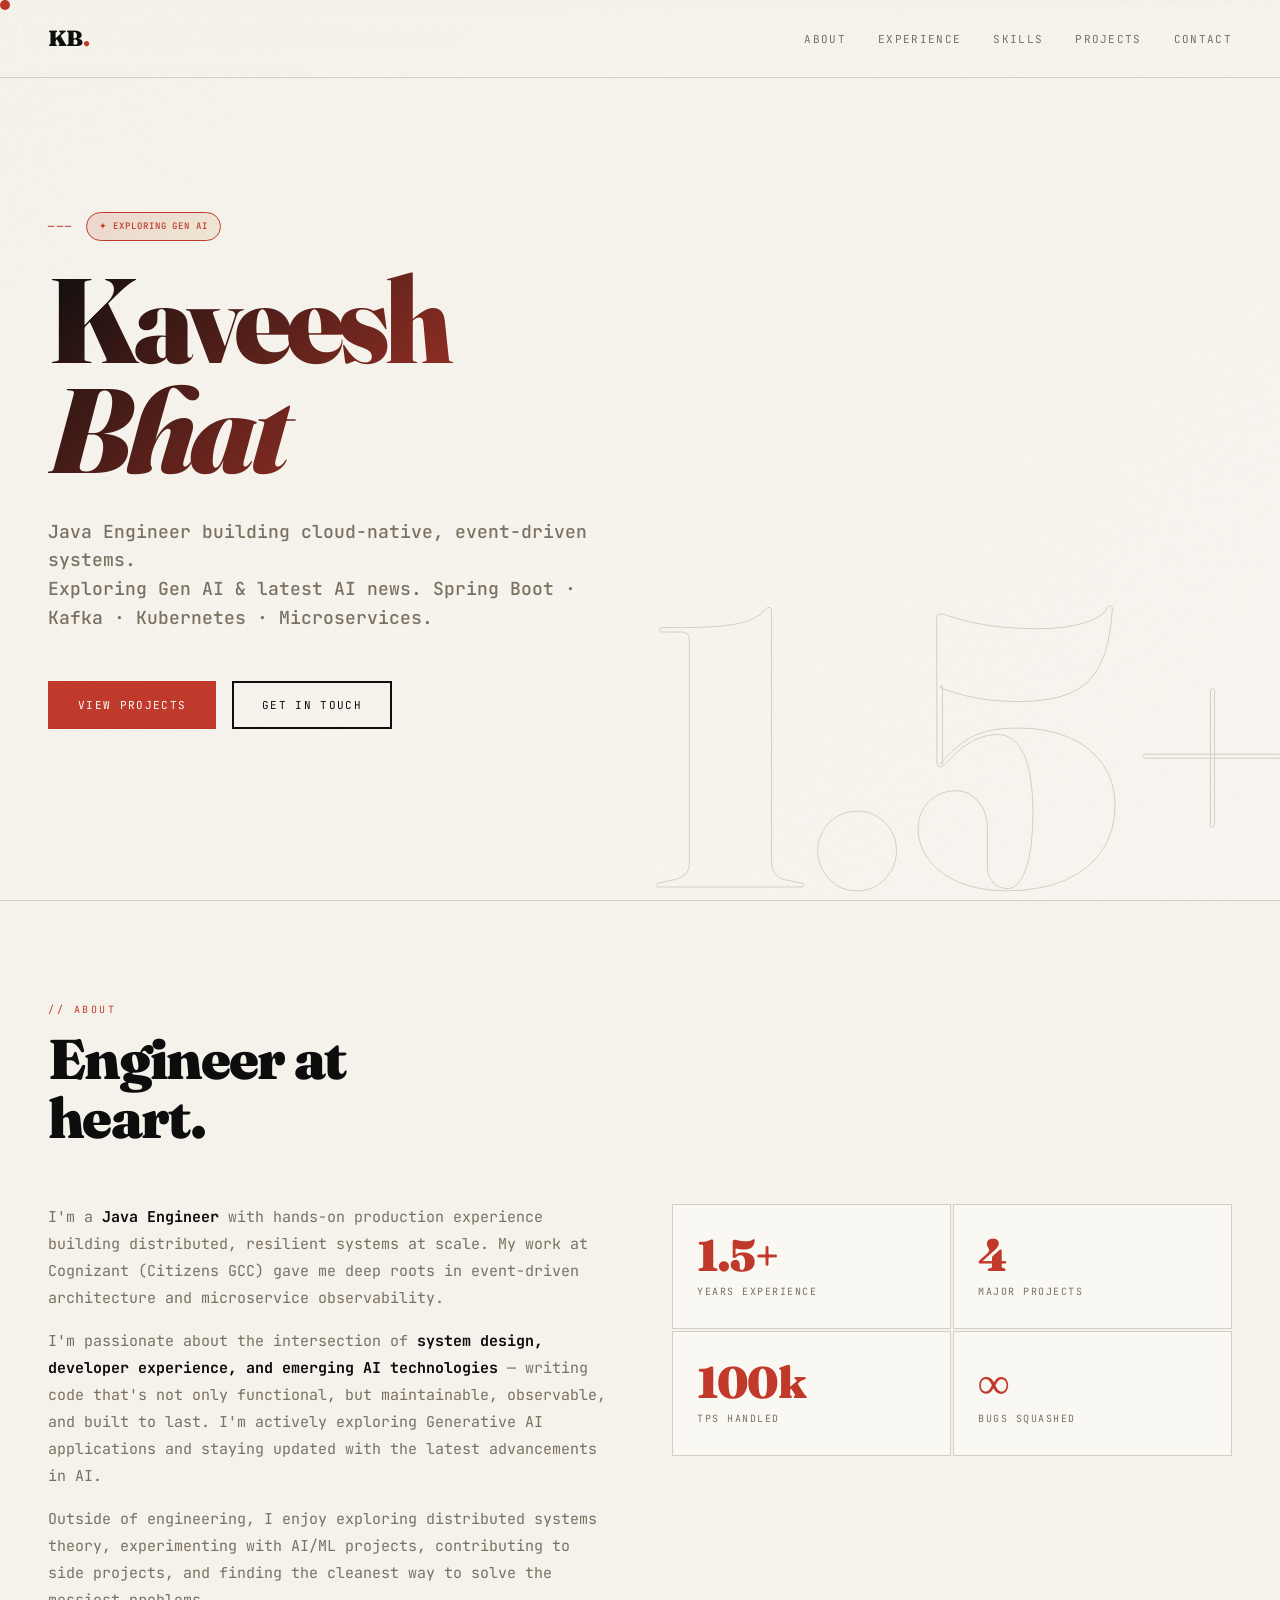
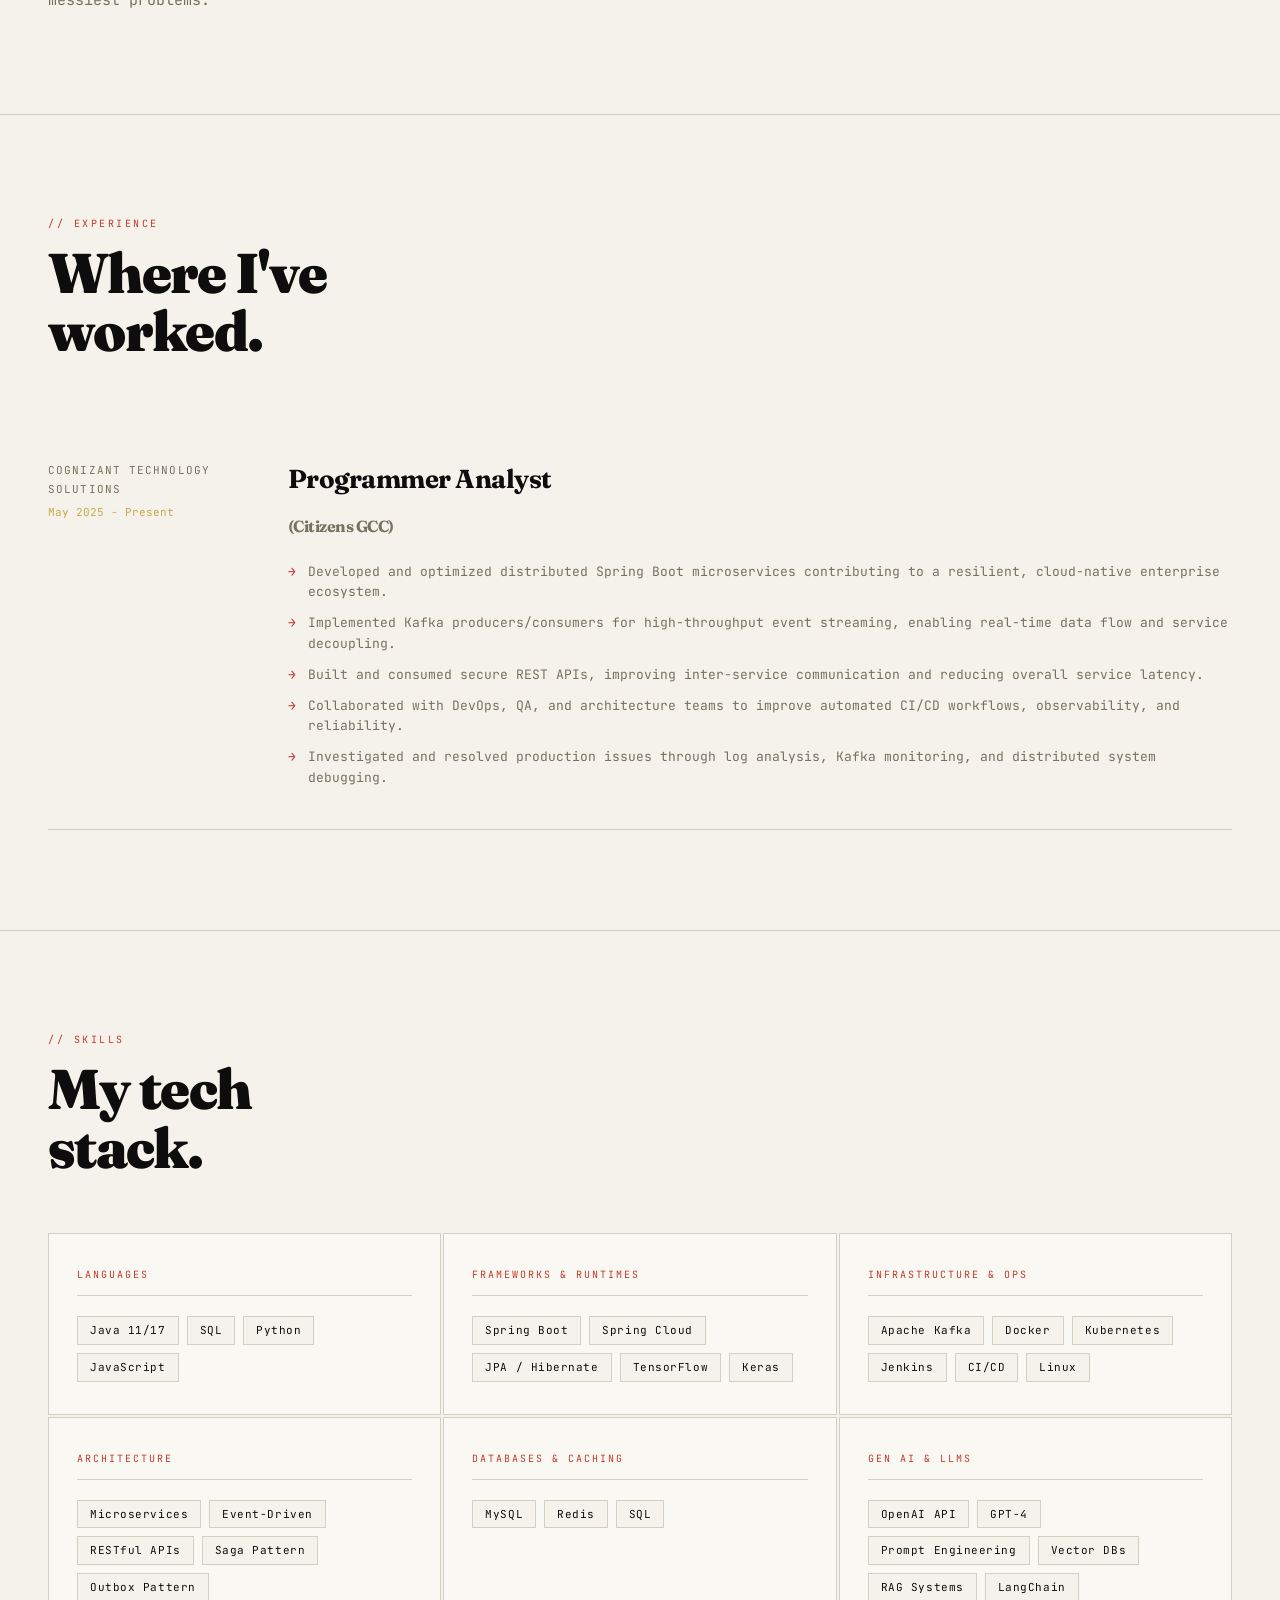
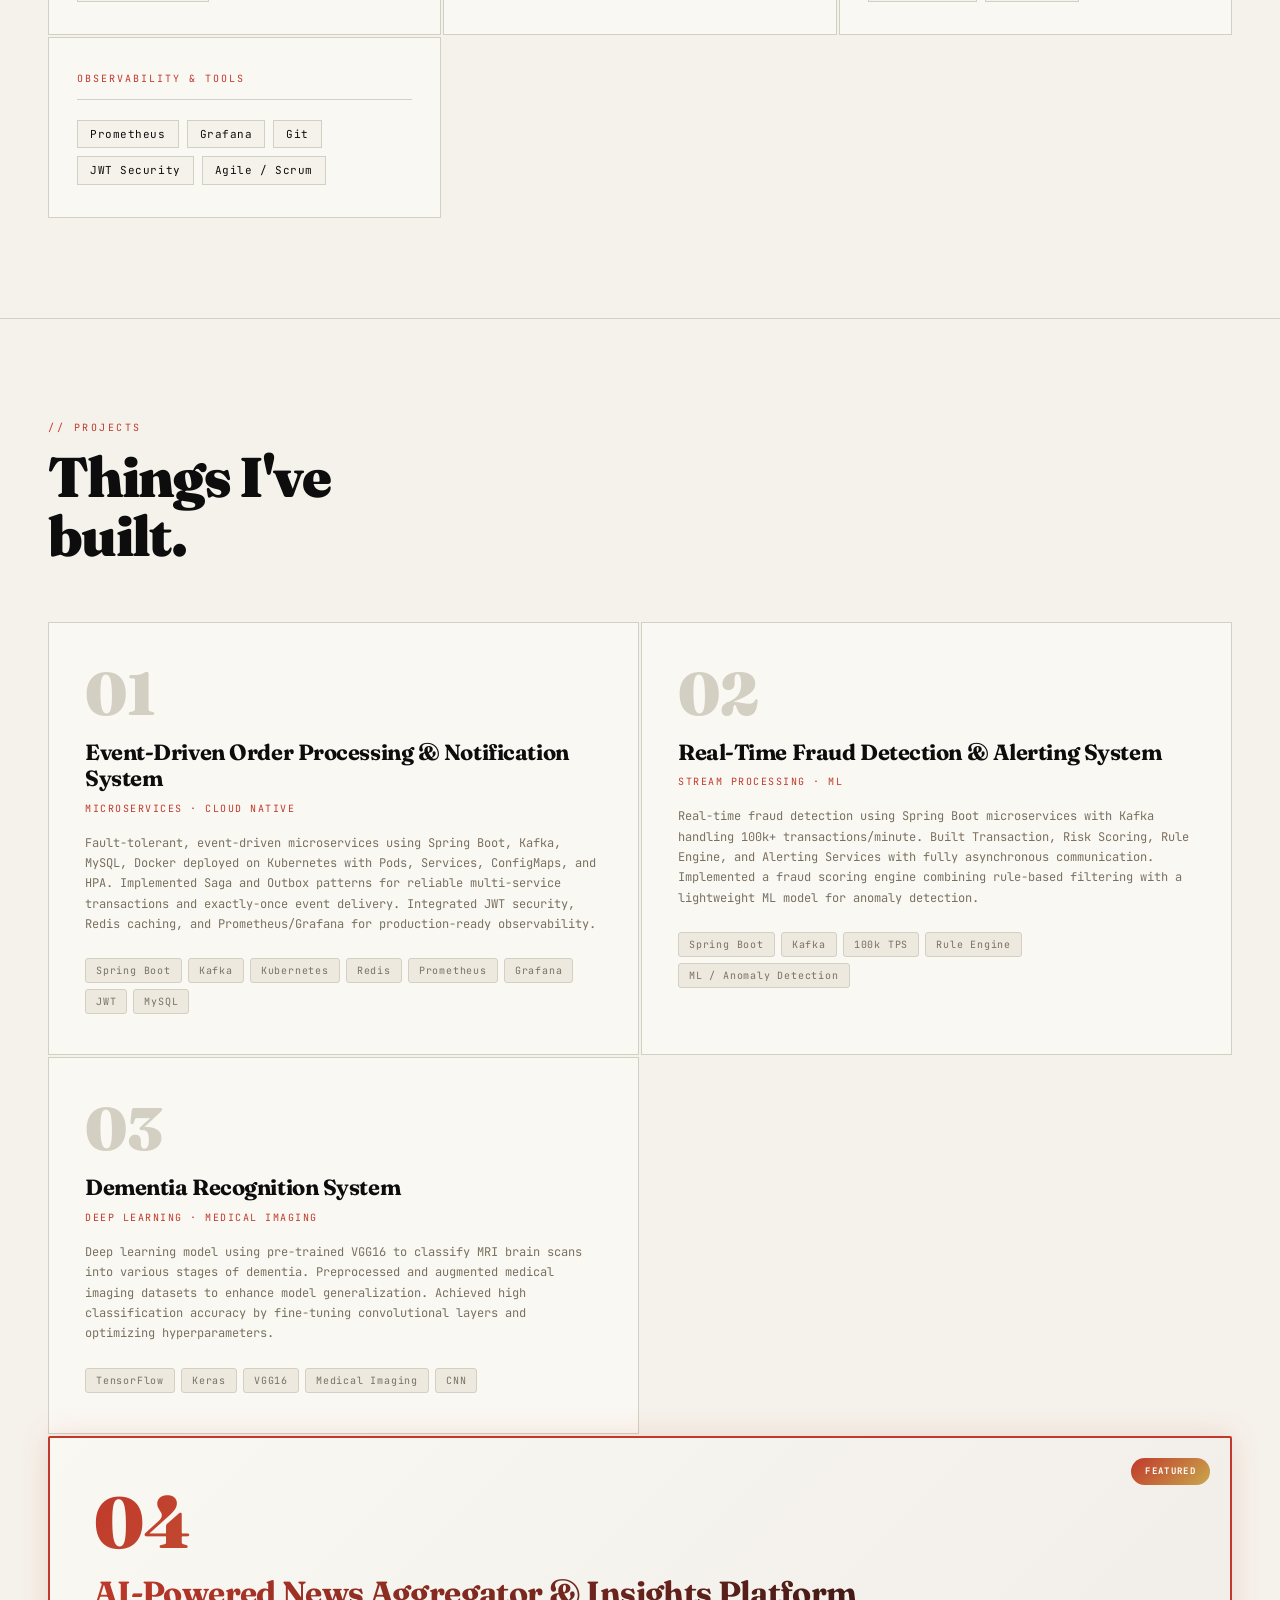
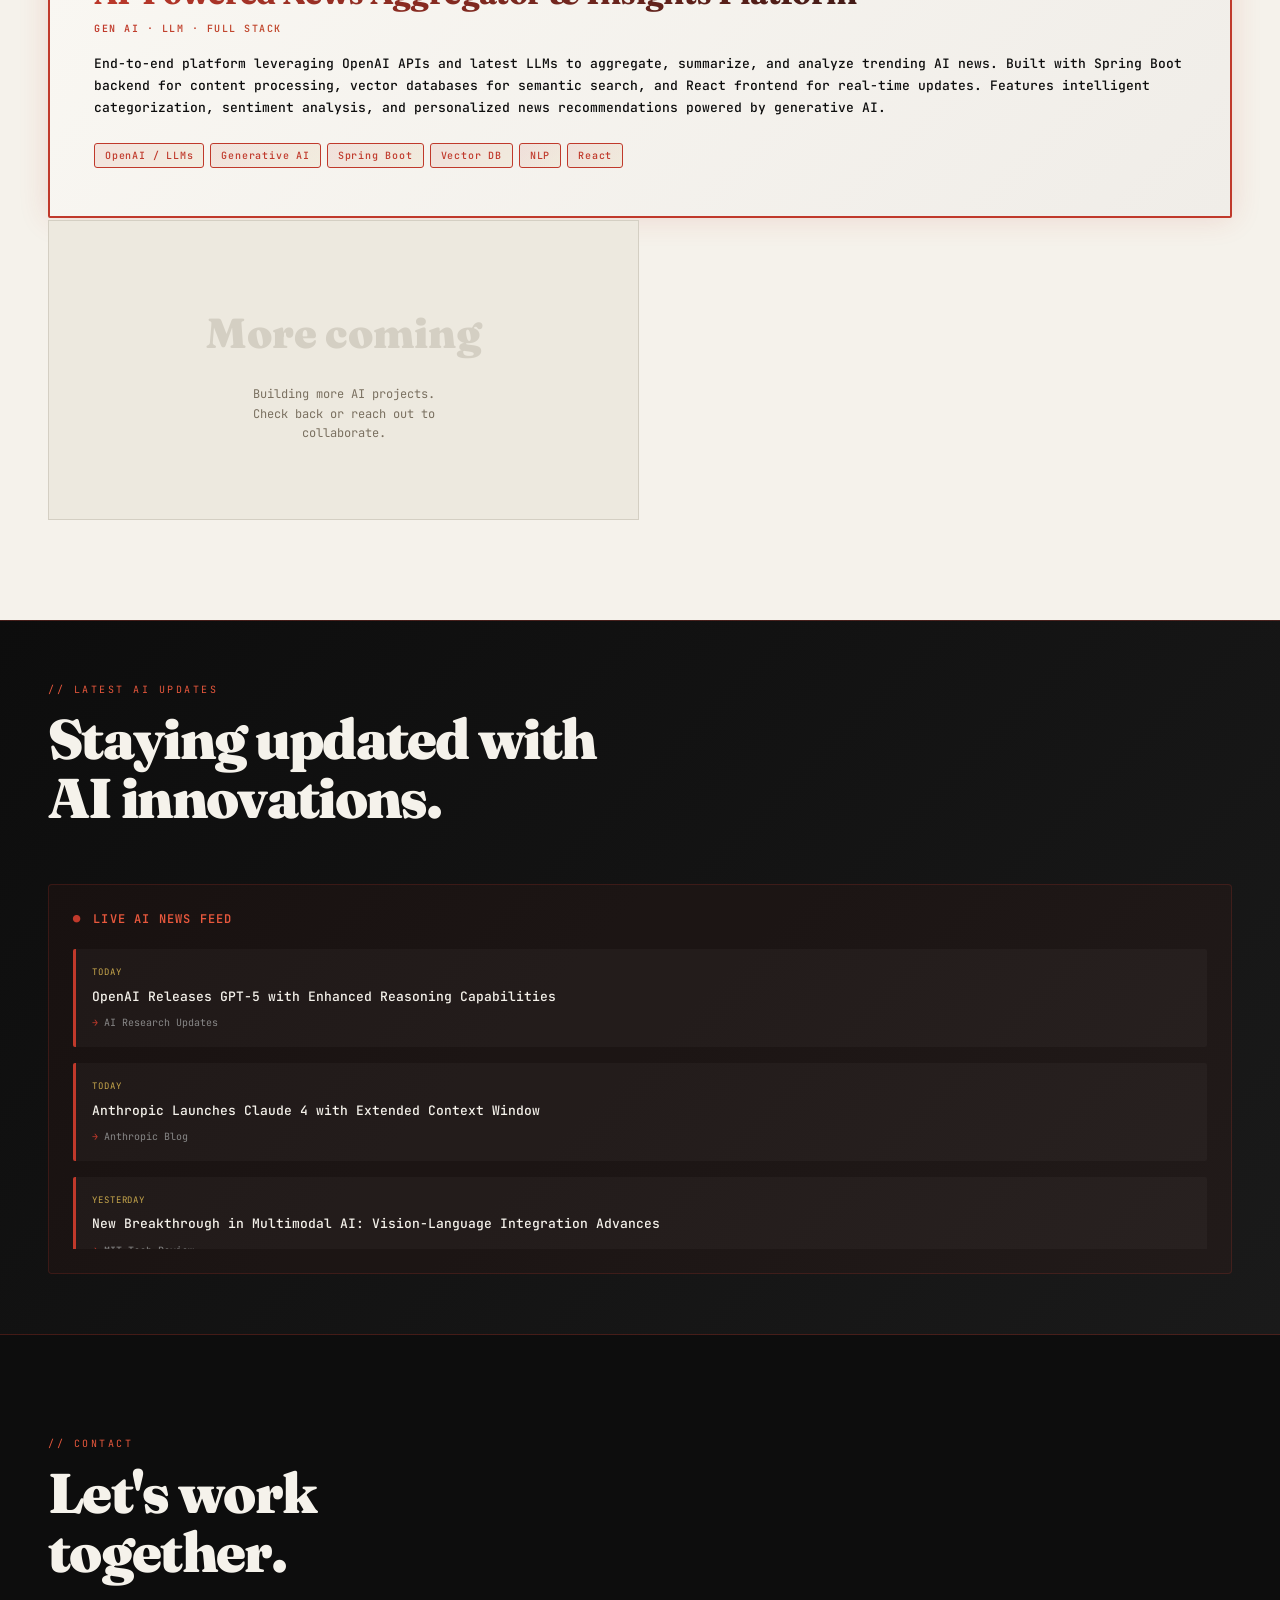
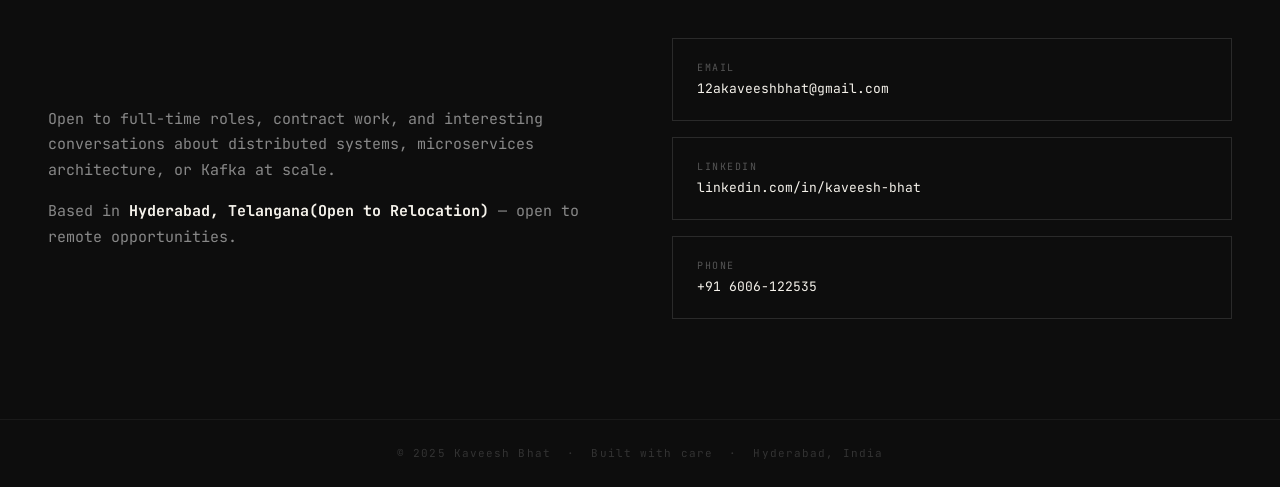
==== commit 4f89d837: "major projects updated" ====
--- a/index.html
+++ b/index.html
@@ -21,6 +21,7 @@
 <link rel="stylesheet" href="css/contact.css">
 <link rel="stylesheet" href="css/footer.css">
 <link rel="stylesheet" href="css/ai-news.css">
+<link rel="stylesheet" href="css/responsive.css">
 </head>
 <body>
 
@@ -29,7 +30,12 @@
 <!-- NAV -->
 <nav>
   <a href="#hero" class="nav-logo">KB<span>.</span></a>
-  <ul class="nav-links">
+  <button class="mobile-menu-btn" id="mobileMenuBtn">
+    <span></span>
+    <span></span>
+    <span></span>
+  </button>
+  <ul class="nav-links" id="navMenu">
     <li><a href="#about">About</a></li>
     <li><a href="#experience">Experience</a></li>
     <li><a href="#skills">Skills</a></li>
@@ -71,7 +77,7 @@
         <div class="stat-label">Years Experience</div>
       </div>
       <div class="stat-box">
-        <div class="stat-num">3</div>
+        <div class="stat-num">4</div>
         <div class="stat-label">Major Projects</div>
       </div>
       <div class="stat-box">
--- a/css/base.css
+++ b/css/base.css
@@ -85,6 +85,16 @@
   100% { background-position: 0% 50%; }
 }
 
+/* ── Touch device adjustments ─────────────────── */
+@media (hover: none) and (pointer: coarse) {
+  .cursor {
+    display: none !important;
+  }
+  body {
+    cursor: auto;
+  }
+}
+
 /* ── Scroll reveal ────────────────────────────── */
 .reveal {
   opacity: 0;
--- a/css/nav.css
+++ b/css/nav.css
@@ -19,6 +19,7 @@
   color: var(--ink);
   text-decoration: none;
   letter-spacing: -0.03em;
+  z-index: 102;
 }
 
 .nav-logo span { color: var(--rust); }
@@ -40,7 +41,89 @@
 
 .nav-links a:hover { color: var(--rust); }
 
+.mobile-menu-btn {
+  display: none;
+  flex-direction: column;
+  gap: 5px;
+  background: none;
+  border: none;
+  padding: 8px;
+  cursor: pointer;
+  z-index: 102;
+}
+
+.mobile-menu-btn span {
+  width: 24px;
+  height: 2px;
+  background: var(--ink);
+  border-radius: 2px;
+  transition: all 0.3s ease;
+}
+
 @media (max-width: 768px) {
-  nav { padding: 16px 24px; }
-  .nav-links { display: none; }
+  nav {
+    padding: 14px 16px;
+  }
+
+  .nav-logo {
+    font-size: 20px;
+  }
+
+  .nav-links {
+    display: none;
+    position: fixed;
+    top: 60px;
+    left: 0;
+    right: 0;
+    flex-direction: column;
+    gap: 0;
+    background: var(--paper);
+    border-bottom: 1px solid var(--border);
+    padding: 16px 0;
+    z-index: 100;
+    animation: slideDown 0.3s ease;
+  }
+
+  .nav-links.active {
+    display: flex;
+  }
+
+  .nav-links a {
+    padding: 12px 24px;
+    border-left: 3px solid transparent;
+  }
+
+  .nav-links a:hover {
+    background: rgba(192, 57, 43, 0.05);
+    border-left-color: var(--rust);
+    padding-left: 28px;
+  }
+
+  .mobile-menu-btn {
+    display: flex;
+  }
+
+  .mobile-menu-btn.active span:nth-child(1) {
+    transform: rotate(45deg) translate(10px, 10px);
+  }
+
+  .mobile-menu-btn.active span:nth-child(2) {
+    opacity: 0;
+  }
+
+  .mobile-menu-btn.active span:nth-child(3) {
+    transform: rotate(-45deg) translate(8px, -8px);
+  }
+
+  @keyframes slideDown {
+    from {
+      opacity: 0;
+      transform: translateY(-10px);
+    }
+    to {
+      opacity: 1;
+      transform: translateY(0);
+    }
+  }
 }
+
--- a/css/responsive.css
+++ b/css/responsive.css
@@ -0,0 +1,683 @@
+/* ── MOBILE OPTIMIZATION ───────────────────────────── */
+
+/* ── Tablet (768px - 1024px) ──────────────────────── */
+@media (max-width: 1024px) {
+  body {
+    font-size: 13px;
+  }
+
+  nav {
+    padding: 16px 32px;
+  }
+
+  section, #hero {
+    padding: 80px 32px;
+  }
+
+  h1.hero-name {
+    font-size: clamp(40px, 8vw, 80px);
+  }
+
+  h2.section-title {
+    font-size: clamp(28px, 4vw, 42px);
+    margin-bottom: 40px;
+  }
+
+  #about .about-grid {
+    grid-template-columns: 1fr;
+    gap: 40px;
+  }
+
+  .about-stats {
+    grid-template-columns: 1fr 1fr;
+  }
+
+  .exp-item {
+    grid-template-columns: 150px 1fr;
+    gap: 30px;
+    padding: 30px 0;
+  }
+
+  #skills .skills-container {
+    grid-template-columns: repeat(2, 1fr);
+    gap: 2px;
+  }
+
+  .projects-grid {
+    grid-template-columns: 1fr;
+    gap: 20px;
+  }
+
+  .project-card.ai-featured {
+    grid-column: 1;
+  }
+
+  .contact-grid {
+    grid-template-columns: 1fr;
+    gap: 40px;
+  }
+
+  .hero-bg-number {
+    font-size: clamp(120px, 20vw, 280px);
+  }
+}
+
+/* ── Mobile (max-width 767px) ─────────────────────── */
+@media (max-width: 767px) {
+  * {
+    -webkit-tap-highlight-color: transparent;
+  }
+
+  html {
+    font-size: 14px;
+  }
+
+  body {
+    font-size: 12px;
+    line-height: 1.6;
+  }
+
+  /* ── Navigation Mobile ─────────────────────────── */
+  nav {
+    padding: 14px 16px;
+    position: fixed;
+    top: 0;
+    left: 0;
+    right: 0;
+    z-index: 100;
+    display: flex;
+    justify-content: space-between;
+    align-items: center;
+  }
+
+  .nav-logo {
+    font-size: 20px;
+    font-weight: 900;
+  }
+
+  .nav-links {
+    display: none;
+  }
+
+  /* Mobile Menu Button */
+  .mobile-menu-btn {
+    display: flex;
+    flex-direction: column;
+    gap: 5px;
+    background: none;
+    border: none;
+    cursor: none;
+    padding: 8px;
+    z-index: 101;
+  }
+
+  .mobile-menu-btn span {
+    width: 24px;
+    height: 2px;
+    background: var(--ink);
+    border-radius: 2px;
+    transition: all 0.3s ease;
+  }
+
+  .mobile-menu-btn.active span:nth-child(1) {
+    transform: rotate(45deg) translate(10px, 10px);
+  }
+
+  .mobile-menu-btn.active span:nth-child(2) {
+    opacity: 0;
+  }
+
+  .mobile-menu-btn.active span:nth-child(3) {
+    transform: rotate(-45deg) translate(8px, -8px);
+  }
+
+  /* Mobile Navigation Menu */
+  .nav-menu {
+    display: none;
+    position: fixed;
+    top: 60px;
+    left: 0;
+    right: 0;
+    background: var(--paper);
+    border-bottom: 1px solid var(--border);
+    flex-direction: column;
+    padding: 16px 0;
+    z-index: 100;
+    animation: slideDown 0.3s ease;
+  }
+
+  .nav-menu.active {
+    display: flex;
+  }
+
+  .nav-menu a {
+    padding: 12px 24px;
+    font-size: 11px;
+    letter-spacing: 0.12em;
+    text-transform: uppercase;
+    color: var(--muted);
+    text-decoration: none;
+    transition: all 0.2s;
+    border-left: 3px solid transparent;
+  }
+
+  .nav-menu a:hover {
+    background: rgba(192, 57, 43, 0.05);
+    border-left-color: var(--rust);
+    color: var(--rust);
+    padding-left: 28px;
+  }
+
+  @keyframes slideDown {
+    from {
+      opacity: 0;
+      transform: translateY(-10px);
+    }
+    to {
+      opacity: 1;
+      transform: translateY(0);
+    }
+  }
+
+  /* ── Hero Mobile ───────────────────────────────── */
+  #hero {
+    min-height: 100vh;
+    padding: 100px 16px 60px;
+    justify-content: center;
+    background: linear-gradient(135deg, var(--paper) 0%, #f8f5f0 100%);
+  }
+
+  .hero-label {
+    font-size: 9px;
+    margin-bottom: 20px;
+    display: flex;
+    align-items: center;
+    justify-content: center;
+    flex-wrap: wrap;
+    gap: 8px;
+  }
+
+  .hero-label::before {
+    content: '';
+  }
+
+  .ai-badge {
+    width: 100%;
+    justify-content: center;
+    padding: 8px 16px;
+    font-size: 10px;
+    border-radius: 24px;
+    animation: glow 2s ease-in-out infinite;
+  }
+
+  h1.hero-name {
+    font-size: clamp(36px, 9vw, 56px);
+    line-height: 0.95;
+    margin: 20px 0;
+    letter-spacing: -0.03em;
+  }
+
+  .hero-role {
+    font-size: clamp(12px, 3.5vw, 15px);
+    margin: 24px 0;
+    max-width: 100%;
+    line-height: 1.5;
+    text-align: center;
+  }
+
+  .hero-ctas {
+    flex-direction: column;
+    gap: 12px;
+    margin-top: 32px;
+    width: 100%;
+  }
+
+  .btn {
+    width: 100%;
+    padding: 12px 20px;
+    font-size: 10px;
+    text-align: center;
+    border-radius: 4px;
+  }
+
+  .hero-bg-number {
+    display: none;
+  }
+
+  /* ── Sections Mobile ───────────────────────────── */
+  section {
+    padding: 60px 16px;
+    border-top: 1px solid var(--border);
+  }
+
+  .section-label {
+    font-size: 9px;
+    margin-bottom: 12px;
+  }
+
+  .section-label::before {
+    content: '// ';
+  }
+
+  h2.section-title {
+    font-size: clamp(24px, 6vw, 36px);
+    margin-bottom: 32px;
+    line-height: 1.1;
+  }
+
+  /* ── About Mobile ──────────────────────────────── */
+  .about-text {
+    font-size: 13px;
+    line-height: 1.7;
+  }
+
+  .about-text p {
+    margin-bottom: 12px;
+  }
+
+  .about-stats {
+    grid-template-columns: 1fr 1fr;
+    gap: 8px;
+  }
+
+  .stat-box {
+    padding: 20px 16px;
+    border: 1px solid var(--border);
+  }
+
+  .stat-num {
+    font-size: 32px;
+    line-height: 1;
+  }
+
+  .stat-label {
+    font-size: 9px;
+    margin-top: 6px;
+  }
+
+  /* ── Experience Mobile ──────────────────────────– */
+  .exp-item {
+    grid-template-columns: 1fr;
+    gap: 16px;
+    padding: 24px 0;
+    border-bottom: 1px solid var(--border);
+  }
+
+  .exp-company {
+    font-size: 10px;
+  }
+
+  .exp-period {
+    font-size: 10px;
+    margin-top: 4px;
+  }
+
+  .exp-role {
+    font-size: 18px;
+    margin-bottom: 12px;
+  }
+
+  .exp-bullets {
+    gap: 8px;
+  }
+
+  .exp-bullets li {
+    font-size: 12px;
+    padding-left: 16px;
+  }
+
+  /* ── Skills Mobile ────────────────────────────── */
+  #skills .skills-container {
+    grid-template-columns: 1fr;
+    gap: 12px;
+  }
+
+  .skill-group {
+    padding: 24px 16px;
+    background: var(--card);
+    border: 1px solid var(--border);
+  }
+
+  .skill-group-title {
+    font-size: 9px;
+    margin-bottom: 12px;
+    padding-bottom: 8px;
+  }
+
+  .skill-list {
+    gap: 6px;
+  }
+
+  .skill-tag {
+    font-size: 10px;
+    padding: 4px 10px;
+    border-radius: 3px;
+  }
+
+  /* ── Projects Mobile ───────────────────────────– */
+  .projects-grid {
+    grid-template-columns: 1fr;
+    gap: 16px;
+  }
+
+  .project-card {
+    padding: 28px 16px;
+    border: 1px solid var(--border);
+  }
+
+  .project-card.ai-featured {
+    grid-column: 1;
+    padding: 32px 16px;
+    border: 2px solid var(--rust);
+  }
+
+  .project-card.ai-featured::after {
+    top: 16px;
+    right: 16px;
+    font-size: 8px;
+    padding: 5px 10px;
+  }
+
+  .project-num {
+    font-size: 44px;
+    margin-bottom: 12px;
+  }
+
+  .project-card.ai-featured .project-num {
+    font-size: 52px;
+  }
+
+  .project-title {
+    font-size: 18px;
+    margin-bottom: 8px;
+    line-height: 1.2;
+  }
+
+  .project-card.ai-featured .project-title {
+    font-size: 22px;
+  }
+
+  .project-type {
+    font-size: 9px;
+    margin-bottom: 12px;
+  }
+
+  .project-desc {
+    font-size: 12px;
+    line-height: 1.6;
+    margin-bottom: 16px;
+  }
+
+  .project-tags {
+    gap: 5px;
+  }
+
+  .project-tag {
+    font-size: 9px;
+    padding: 3px 8px;
+  }
+
+  /* ── AI News Mobile ────────────────────────────– */
+  #ai-news {
+    padding: 60px 16px;
+    border-top: 1px solid rgba(192, 57, 43, 0.3);
+    border-bottom: 1px solid rgba(192, 57, 43, 0.3);
+  }
+
+  .ticker-container {
+    padding: 16px;
+    border: 1px solid rgba(192, 57, 43, 0.2);
+  }
+
+  .ticker-header {
+    font-size: 11px;
+    margin-bottom: 16px;
+    gap: 8px;
+  }
+
+  .news-items {
+    max-height: 400px;
+    gap: 12px;
+  }
+
+  .news-item {
+    padding: 12px;
+    border-left: 3px solid var(--rust);
+  }
+
+  .news-date {
+    font-size: 8px;
+    margin-bottom: 4px;
+  }
+
+  .news-title {
+    font-size: 12px;
+    margin-bottom: 6px;
+  }
+
+  .news-source {
+    font-size: 9px;
+    gap: 4px;
+  }
+
+  /* ── Contact Mobile ────────────────────────────– */
+  #contact {
+    padding: 60px 16px;
+  }
+
+  .contact-grid {
+    grid-template-columns: 1fr;
+    gap: 32px;
+  }
+
+  .contact-text {
+    font-size: 13px;
+  }
+
+  .contact-links {
+    gap: 12px;
+  }
+
+  .contact-link {
+    padding: 16px 16px;
+    font-size: 12px;
+    border: 1px solid #2a2a2a;
+    flex-wrap: wrap;
+  }
+
+  .contact-link:active {
+    background: rgba(192, 57, 43, 0.1);
+    border-color: var(--rust);
+  }
+
+  .contact-link-label {
+    font-size: 9px;
+  }
+
+  .contact-link-val {
+    font-size: 12px;
+  }
+
+  /* ── Footer Mobile ────────────────────────────– */
+  footer {
+    padding: 20px 16px;
+    font-size: 10px;
+  }
+}
+
+/* ── Small Mobile (max-width 480px) ────────────────── */
+@media (max-width: 480px) {
+  nav {
+    padding: 12px 12px;
+  }
+
+  .nav-logo {
+    font-size: 18px;
+  }
+
+  section, #hero {
+    padding: 50px 12px;
+  }
+
+  h1.hero-name {
+    font-size: clamp(28px, 8vw, 44px);
+  }
+
+  h2.section-title {
+    font-size: clamp(20px, 5vw, 28px);
+    margin-bottom: 24px;
+  }
+
+  .about-text {
+    font-size: 12px;
+  }
+
+  .stat-box {
+    padding: 16px 12px;
+  }
+
+  .stat-num {
+    font-size: 28px;
+  }
+
+  .project-card {
+    padding: 20px 12px;
+  }
+
+  .project-num {
+    font-size: 36px;
+  }
+
+  .project-title {
+    font-size: 16px;
+  }
+
+  .project-desc {
+    font-size: 11px;
+  }
+
+  .btn {
+    padding: 11px 16px;
+    font-size: 9px;
+  }
+
+  .exp-role {
+    font-size: 16px;
+  }
+
+  .contact-link {
+    padding: 14px 12px;
+  }
+}
+
+/* ── Extra Small Mobile (max-width 360px) ──────────── */
+@media (max-width: 360px) {
+  body {
+    font-size: 11px;
+  }
+
+  h1.hero-name {
+    font-size: clamp(24px, 7vw, 36px);
+  }
+
+  h2.section-title {
+    font-size: clamp(18px, 4.5vw, 24px);
+    margin-bottom: 20px;
+  }
+
+  section {
+    padding: 40px 10px;
+  }
+
+  .about-stats {
+    grid-template-columns: 1fr;
+  }
+
+  .project-card {
+    padding: 16px 10px;
+  }
+
+  .project-num {
+    font-size: 32px;
+  }
+
+  .stat-num {
+    font-size: 24px;
+  }
+
+  .skill-group {
+    padding: 16px 12px;
+  }
+
+  .contact-link {
+    padding: 12px 10px;
+    font-size: 11px;
+  }
+}
+
+/* ── Landscape Orientation ────────────────────────── */
+@media (max-height: 600px) {
+  #hero {
+    min-height: auto;
+    padding: 80px 16px 40px;
+  }
+
+  h1.hero-name {
+    font-size: clamp(32px, 6vw, 48px);
+    margin: 12px 0;
+  }
+
+  .hero-role {
+    font-size: clamp(11px, 2vw, 13px);
+    margin: 12px 0;
+  }
+
+  .hero-ctas {
+    margin-top: 16px;
+    gap: 10px;
+  }
+
+  .btn {
+    padding: 10px 16px;
+    font-size: 9px;
+  }
+}
+
+/* ── Print Optimization ────────────────────────────– */
+@media print {
+  nav,
+  footer,
+  #contact,
+  .hero-ctas,
+  .mobile-menu-btn {
+    display: none;
+  }
+
+  body {
+    background: white;
+    color: black;
+  }
+
+  section {
+    page-break-inside: avoid;
+    padding: 20px;
+  }
+
+  a {
+    color: var(--rust);
+    text-decoration: underline;
+  }
+}
+
+/* ── High DPI / Retina Screens ────────────────────– */
+@media (-webkit-min-device-pixel-ratio: 2), (min-resolution: 192dpi) {
+  .skill-tag,
+  .project-tag,
+  .stat-box {
+    border-width: 1px;
+  }
+
+  .project-card::before {
+    height: 2px;
+  }
+}
